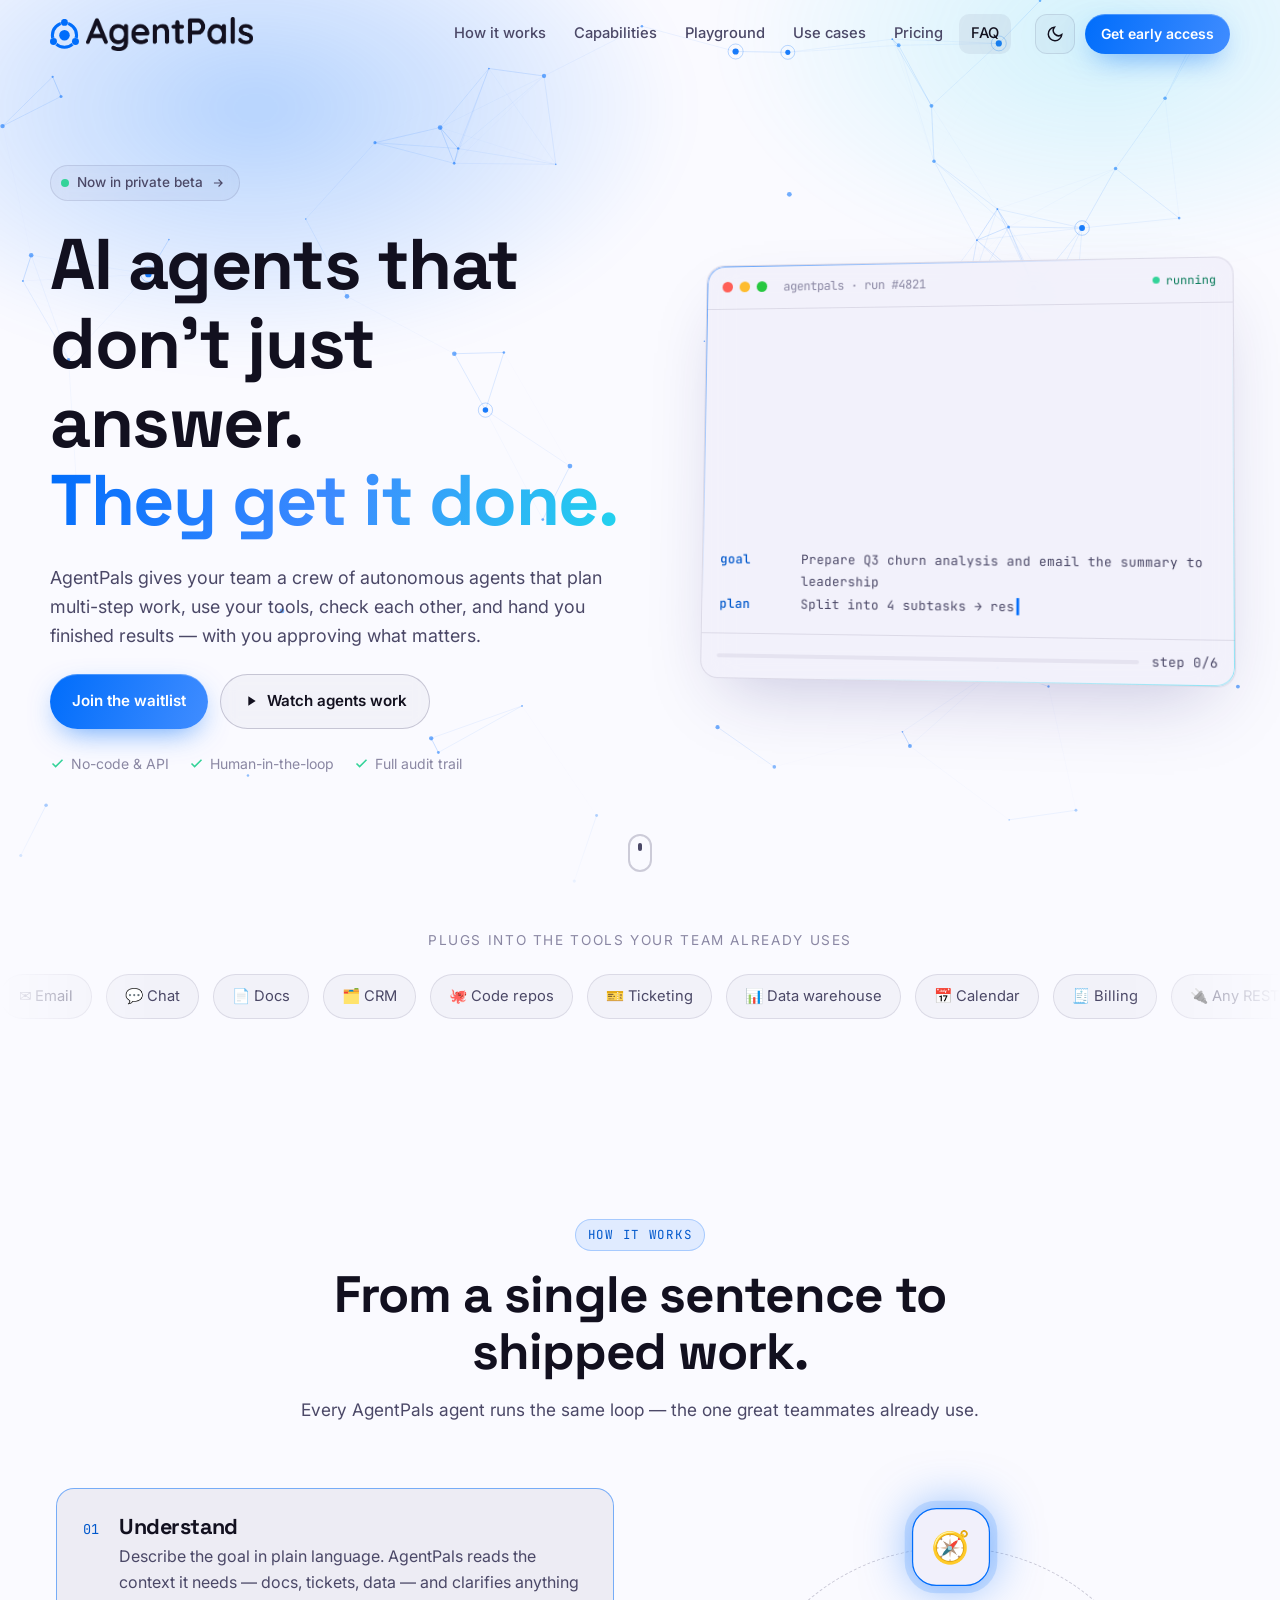
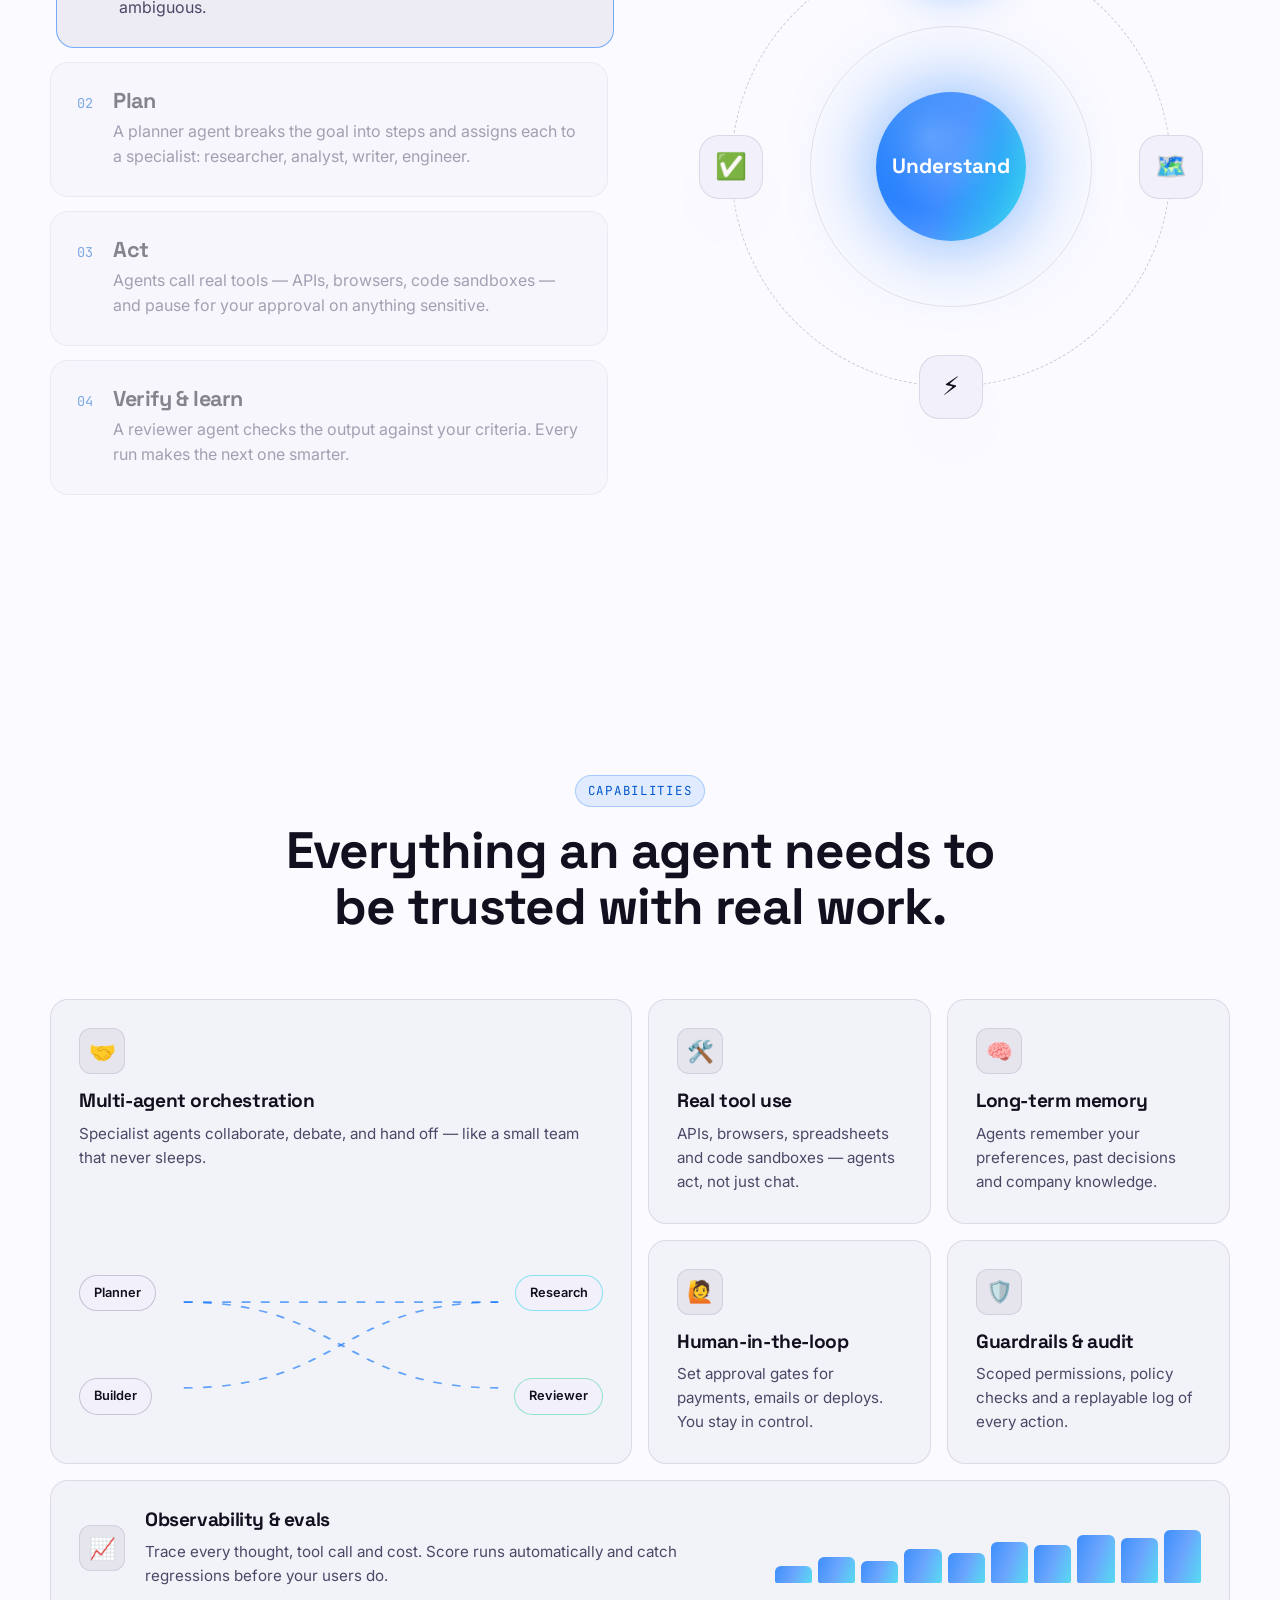
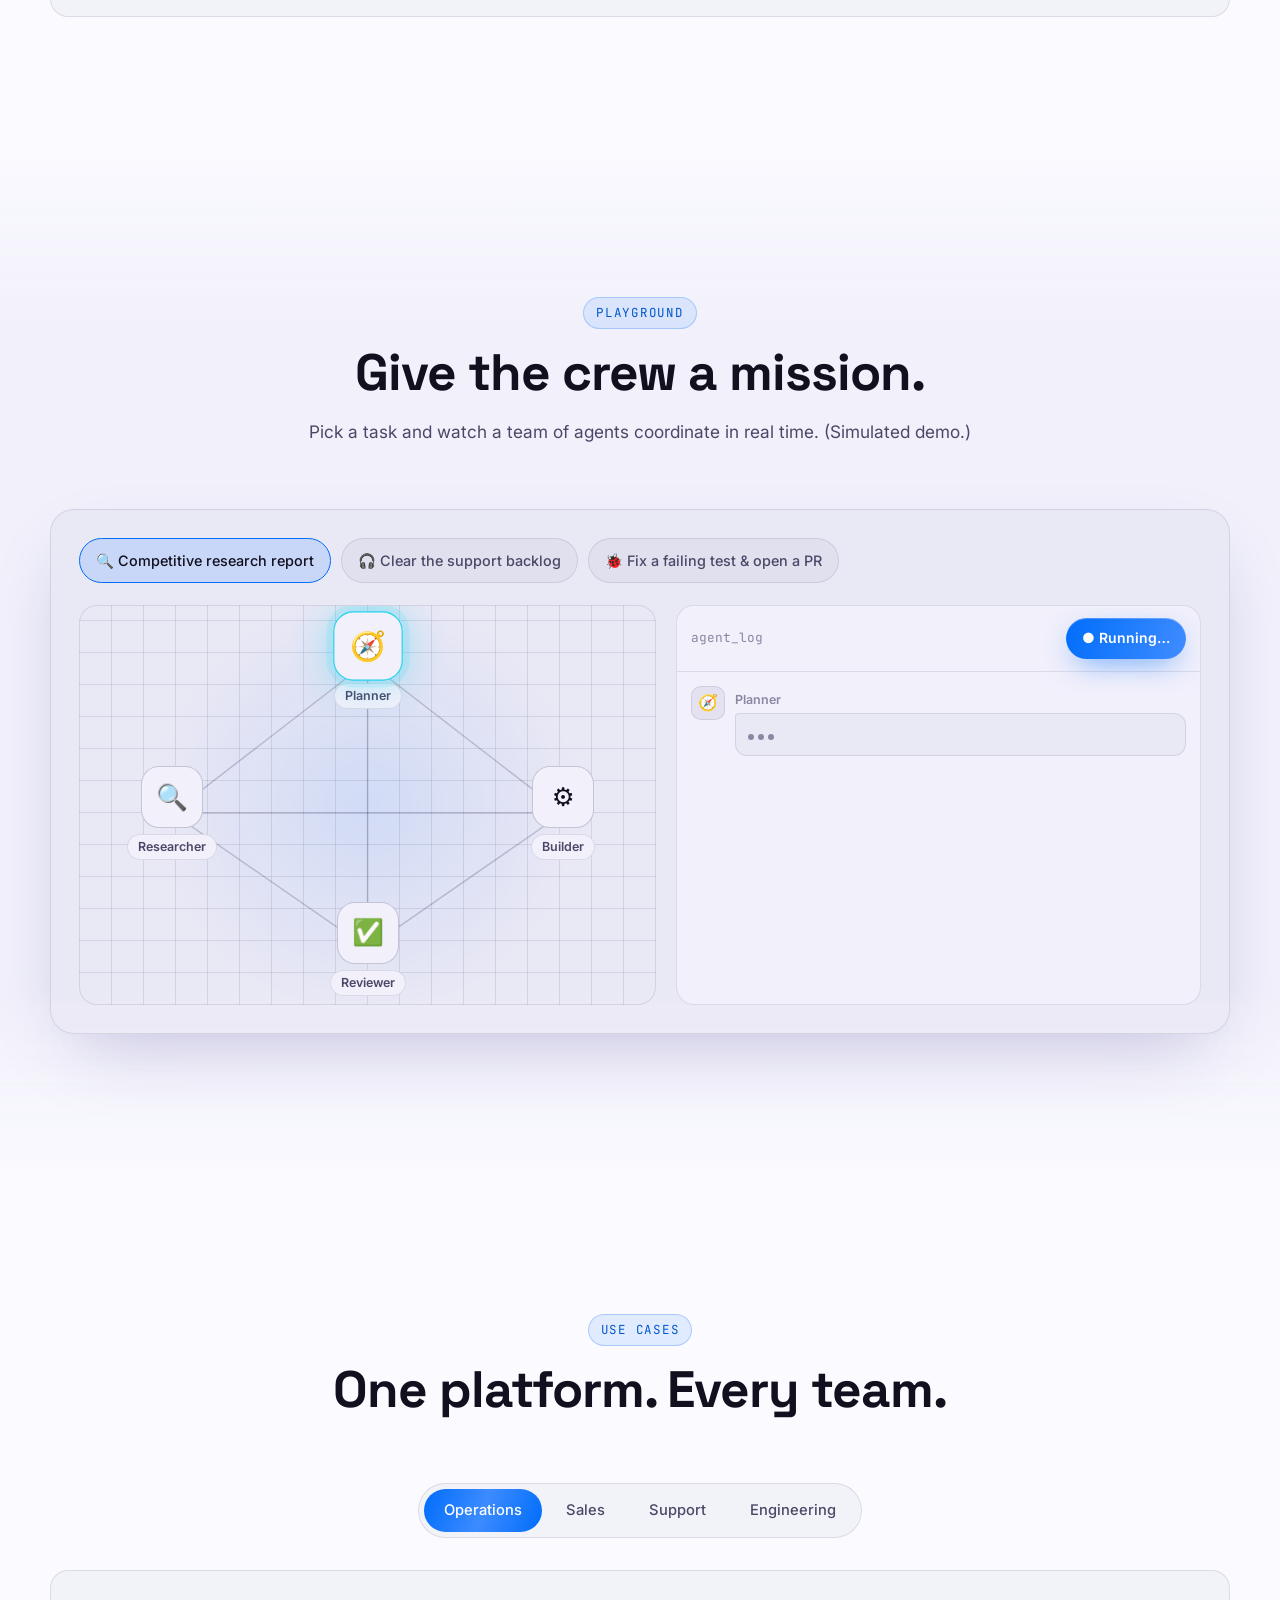
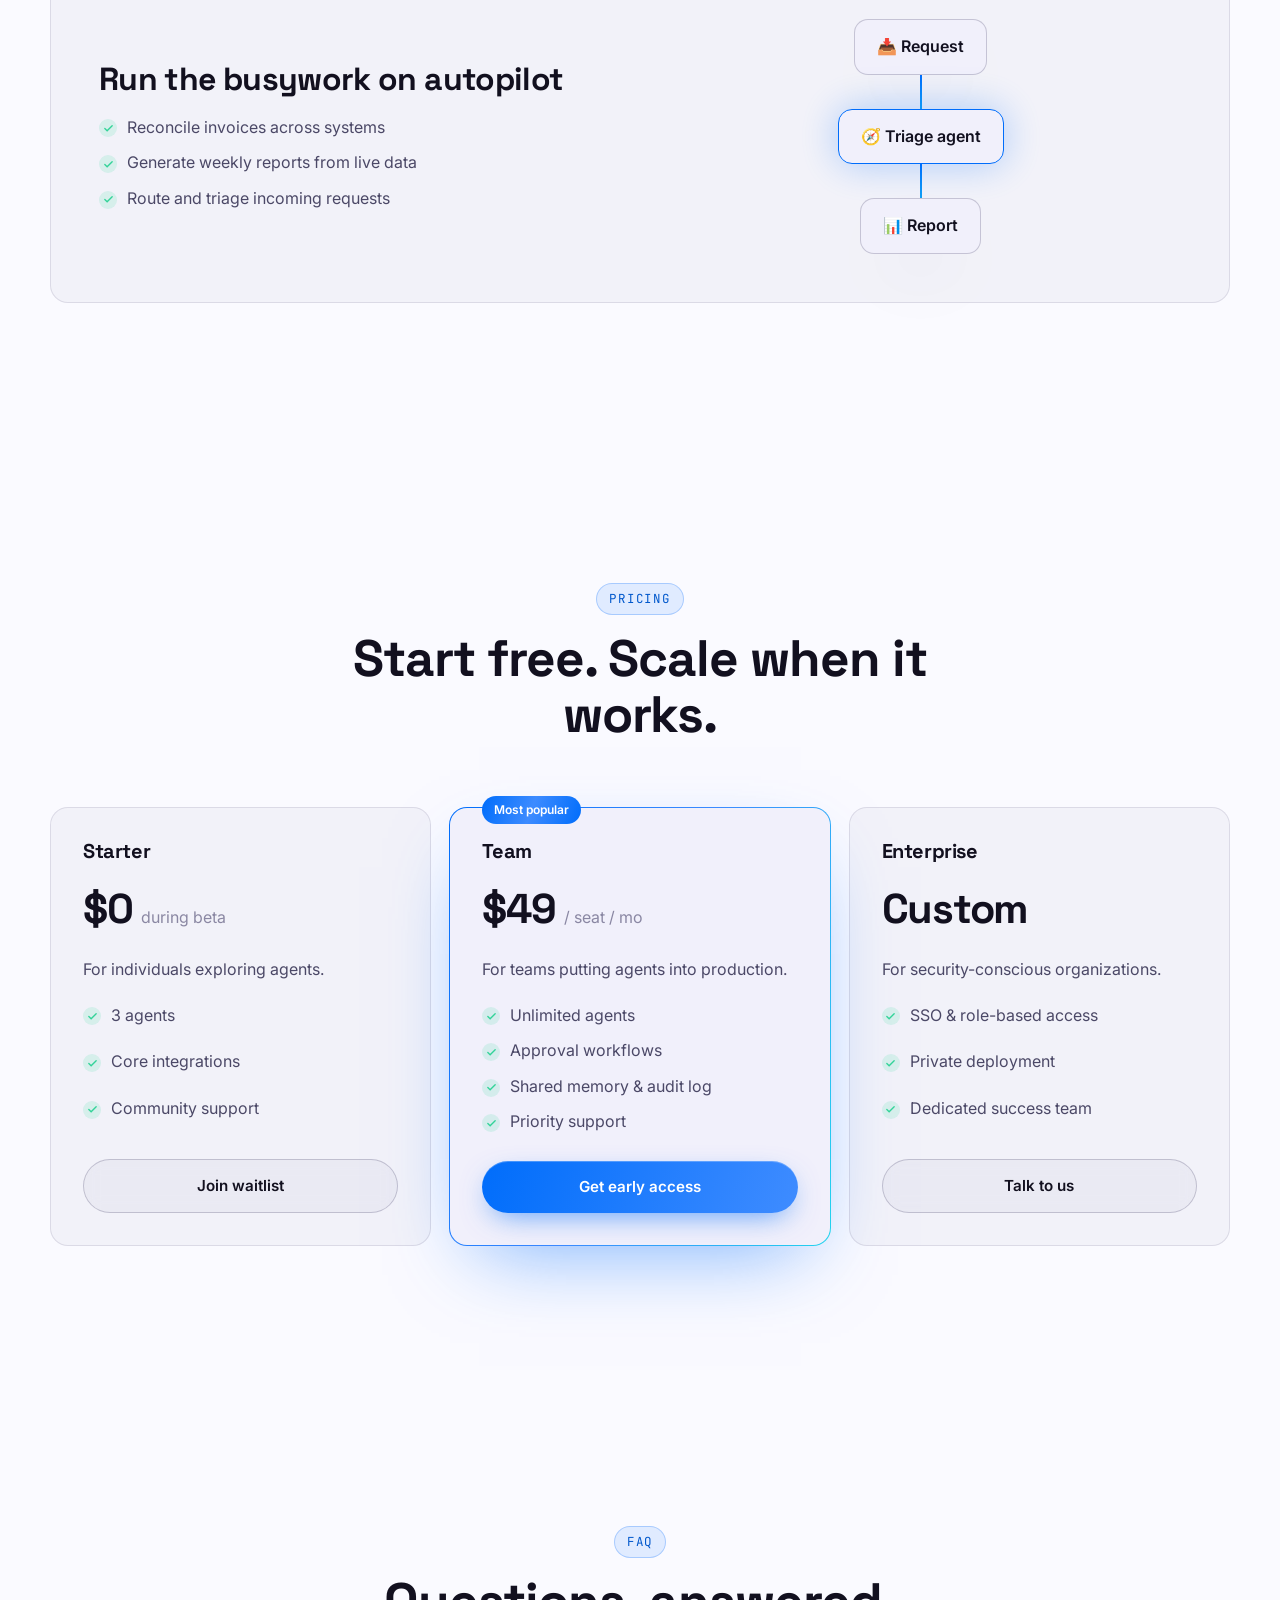
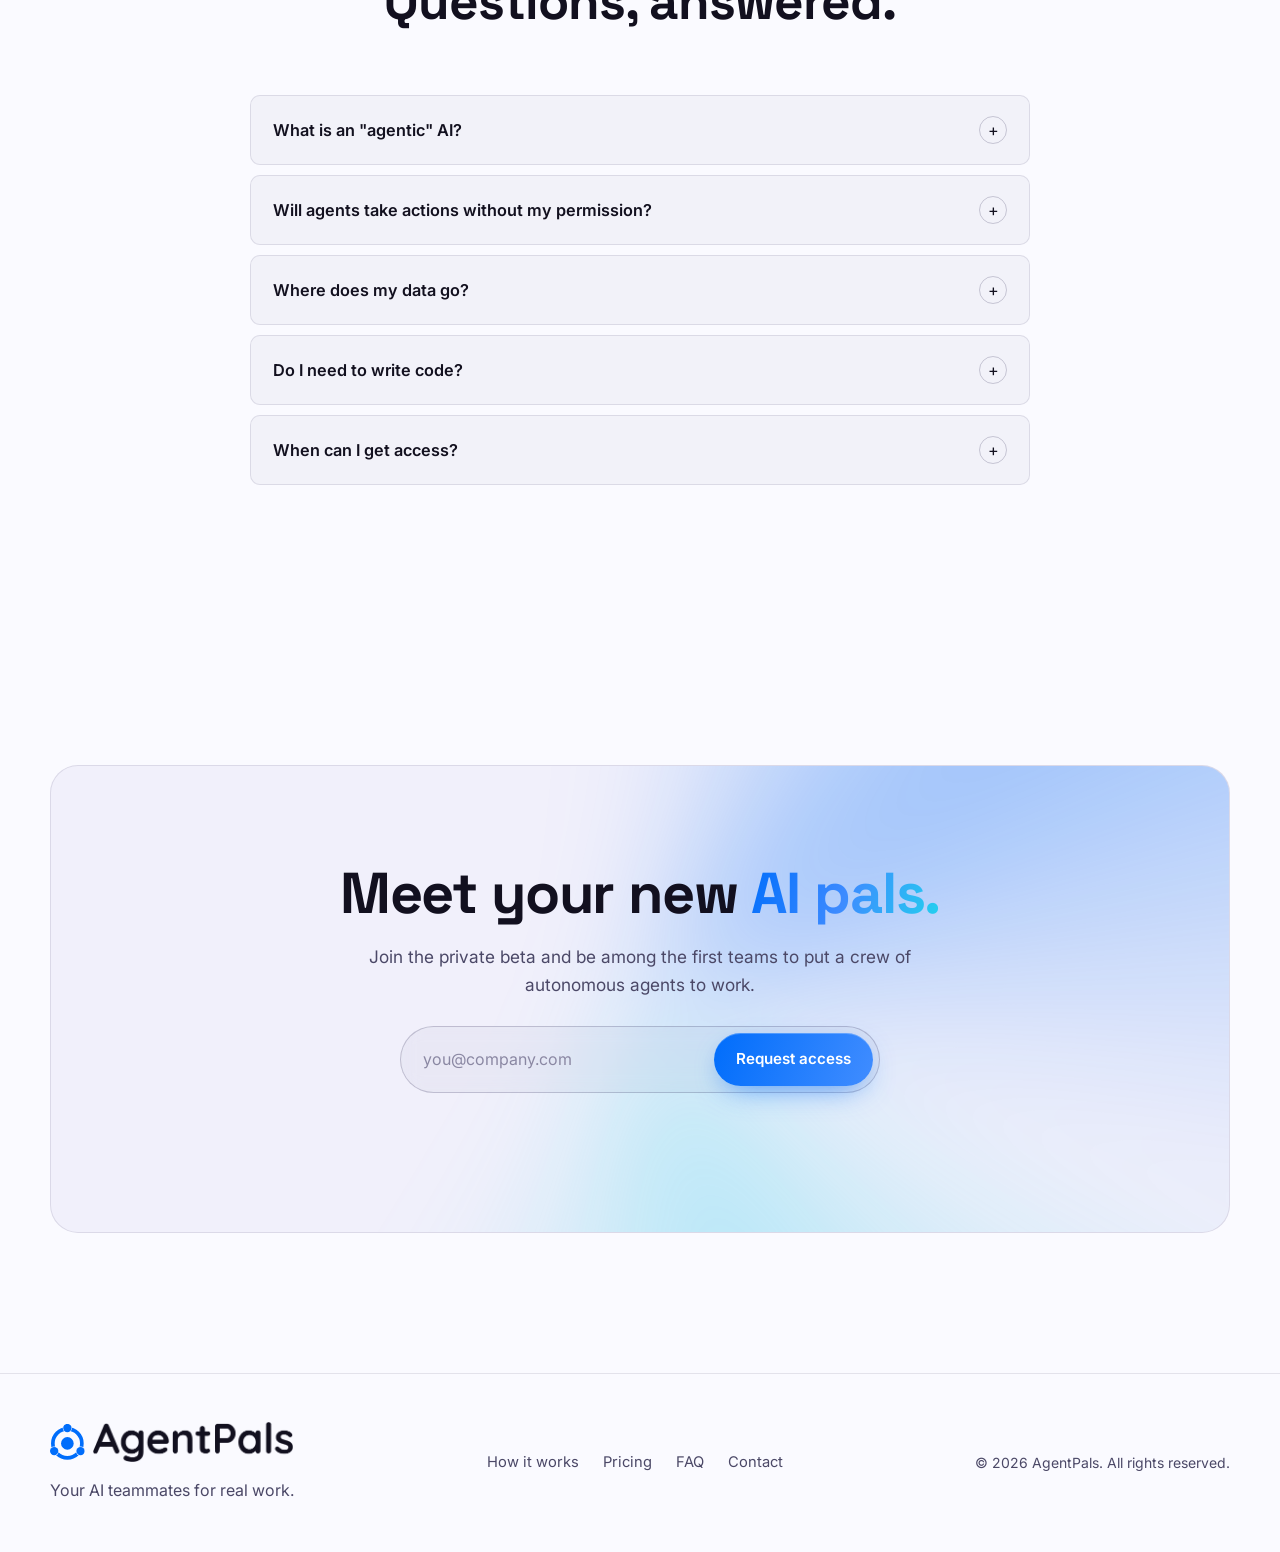
==== index.html @ 1d1346fb "Initial AgentPals website Static landing page (HTML/CSS/JS) ready for GitHub Pages.  Co-Authored-By:" ====
<!doctype html>
<html lang="en" data-theme="dark">
<head>
  <meta charset="utf-8" />
  <meta name="viewport" content="width=device-width, initial-scale=1" />
  <title>AgentPals — Autonomous AI agents for real work</title>
  <meta name="description" content="AgentPals deploys teams of autonomous AI agents that plan, use your tools, and deliver finished work — with humans in the loop where it matters." />
  <meta name="theme-color" content="#07070c" />

  <!-- Open Graph / social -->
  <meta property="og:type" content="website" />
  <meta property="og:title" content="AgentPals — Autonomous AI agents for real work" />
  <meta property="og:description" content="Teams of AI agents that plan, act, and deliver — safely." />
  <meta property="og:image" content="assets/og-image.svg" />
  <meta name="twitter:card" content="summary_large_image" />

  <link rel="icon" href="assets/favicon.svg" type="image/svg+xml" />
  <link rel="preconnect" href="https://fonts.googleapis.com" />
  <link rel="preconnect" href="https://fonts.gstatic.com" crossorigin />
  <link href="https://fonts.googleapis.com/css2?family=Inter:wght@400;500;600&family=JetBrains+Mono:wght@400;500&family=Space+Grotesk:wght@500;600;700&display=swap" rel="stylesheet" />
  <link rel="stylesheet" href="css/style.css" />

  <!-- Apply saved theme before paint to avoid a flash -->
  <script>
    (function () {
      var t = null;
      try { t = localStorage.getItem('theme'); } catch (e) {}
      if (!t && window.matchMedia('(prefers-color-scheme: light)').matches) t = 'light';
      if (t) document.documentElement.dataset.theme = t;
    })();
  </script>
</head>
<body>
  <!-- AgentPals mark, defined once and reused with <use href="#ap-mark"> -->
  <svg width="0" height="0" style="position:absolute" aria-hidden="true" focusable="false">
    <defs>
      <mask id="ap-gap" maskUnits="userSpaceOnUse" x="-160" y="-170" width="320" height="320">
        <rect x="-160" y="-170" width="320" height="320" fill="#fff"/>
        <circle cx="0" cy="-121" r="36.5" fill="#000"/><circle cx="-104" cy="61" r="36.5" fill="#000"/><circle cx="104" cy="61" r="36.5" fill="#000"/>
      </mask>
    </defs>
    <symbol id="ap-mark" viewBox="-137 -153 274 284">
      <g fill="#006dfb">
        <circle r="114.5" fill="none" stroke="#006dfb" stroke-width="29" mask="url(#ap-gap)"/>
        <circle r="50"/>
        <circle cx="0" cy="-121" r="33"/><circle cx="-104" cy="61" r="33"/><circle cx="104" cy="61" r="33"/>
      </g>
    </symbol>
  </svg>

  <a class="skip-link" href="#main">Skip to content</a>

  <!-- ============ NAV ============ -->
  <header class="nav" id="nav">
    <div class="container nav__inner">
      <a href="#" class="brand" aria-label="AgentPals home">
        <svg class="brand__mark" aria-hidden="true"><use href="#ap-mark"/></svg>
        <span class="brand__word" aria-hidden="true"></span>
      </a>

      <nav class="nav__links" id="navLinks" aria-label="Primary">
        <a href="#how">How it works</a>
        <a href="#capabilities">Capabilities</a>
        <a href="#playground">Playground</a>
        <a href="#usecases">Use cases</a>
        <a href="#pricing">Pricing</a>
        <a href="#faq">FAQ</a>
      </nav>

      <div class="nav__actions">
        <button class="icon-btn" id="themeToggle" aria-label="Toggle color theme">
          <svg class="i-sun" viewBox="0 0 24 24" aria-hidden="true"><circle cx="12" cy="12" r="4"/><path d="M12 2v2M12 20v2M4.9 4.9l1.4 1.4M17.7 17.7l1.4 1.4M2 12h2M20 12h2M4.9 19.1l1.4-1.4M17.7 6.3l1.4-1.4"/></svg>
          <svg class="i-moon" viewBox="0 0 24 24" aria-hidden="true"><path d="M21 12.8A9 9 0 1 1 11.2 3a7 7 0 0 0 9.8 9.8z"/></svg>
        </button>
        <a href="#waitlist" class="btn btn--primary btn--sm hide-sm">Get early access</a>
        <button class="icon-btn menu-btn" id="menuBtn" aria-label="Open menu" aria-expanded="false" aria-controls="navLinks">
          <span></span><span></span>
        </button>
      </div>
    </div>
  </header>

  <main id="main">
    <!-- ============ HERO ============ -->
    <section class="hero" id="top">
      <canvas class="hero__canvas" id="netCanvas" aria-hidden="true"></canvas>
      <div class="hero__glow" aria-hidden="true"></div>

      <div class="container hero__grid">
        <div class="hero__copy">
          <a href="#waitlist" class="pill reveal">
            <span class="pill__dot"></span> Now in private beta
            <svg viewBox="0 0 24 24" aria-hidden="true"><path d="M5 12h14M13 6l6 6-6 6"/></svg>
          </a>
          <h1 class="hero__title reveal">
            AI agents that don't just answer.<br />
            <span class="grad">They get it done.</span>
          </h1>
          <p class="hero__sub reveal">
            AgentPals gives your team a crew of autonomous agents that plan multi-step work, use your tools, check each other,
            and hand you finished results — with you approving what matters.
          </p>
          <div class="hero__ctas reveal">
            <a href="#waitlist" class="btn btn--primary magnetic">Join the waitlist</a>
            <a href="#playground" class="btn btn--ghost">
              <svg viewBox="0 0 24 24" aria-hidden="true"><path d="M8 5v14l11-7z"/></svg>
              Watch agents work
            </a>
          </div>
          <ul class="hero__meta reveal">
            <li><svg viewBox="0 0 24 24"><path d="M20 6 9 17l-5-5"/></svg>No-code & API</li>
            <li><svg viewBox="0 0 24 24"><path d="M20 6 9 17l-5-5"/></svg>Human-in-the-loop</li>
            <li><svg viewBox="0 0 24 24"><path d="M20 6 9 17l-5-5"/></svg>Full audit trail</li>
          </ul>
        </div>

        <!-- Live agent console -->
        <div class="console reveal" aria-label="Example agent run">
          <div class="console__bar">
            <span class="dot r"></span><span class="dot y"></span><span class="dot g"></span>
            <span class="console__title">agentpals · run #4821</span>
            <span class="console__status"><span class="live"></span>running</span>
          </div>
          <div class="console__body" id="consoleBody" aria-live="off"></div>
          <div class="console__foot">
            <div class="progress"><span id="consoleProgress"></span></div>
            <span class="muted mono" id="consoleStep">step 0/6</span>
          </div>
        </div>
      </div>

      <a href="#stack" class="scroll-cue" aria-label="Scroll down"><span></span></a>
    </section>

    <!-- ============ STACK MARQUEE ============ -->
    <section class="stack" id="stack" aria-label="Integrations">
      <p class="stack__label">Plugs into the tools your team already uses</p>
      <div class="marquee">
        <div class="marquee__track">
          <span>✉️ Email</span><span>💬 Chat</span><span>📄 Docs</span><span>🗂️ CRM</span><span>🐙 Code repos</span>
          <span>🎫 Ticketing</span><span>📊 Data warehouse</span><span>📅 Calendar</span><span>🧾 Billing</span><span>🔌 Any REST API</span>
          <span aria-hidden="true">✉️ Email</span><span aria-hidden="true">💬 Chat</span><span aria-hidden="true">📄 Docs</span><span aria-hidden="true">🗂️ CRM</span><span aria-hidden="true">🐙 Code repos</span>
          <span aria-hidden="true">🎫 Ticketing</span><span aria-hidden="true">📊 Data warehouse</span><span aria-hidden="true">📅 Calendar</span><span aria-hidden="true">🧾 Billing</span><span aria-hidden="true">🔌 Any REST API</span>
        </div>
      </div>
    </section>

    <!-- ============ HOW IT WORKS ============ -->
    <section class="section" id="how">
      <div class="container">
        <header class="section__head reveal">
          <span class="eyebrow">How it works</span>
          <h2>From a single sentence to shipped work.</h2>
          <p>Every AgentPals agent runs the same loop — the one great teammates already use.</p>
        </header>

        <div class="loop">
          <ol class="loop__steps" id="loopSteps">
            <li class="loop__step is-active" data-step="0">
              <span class="loop__num">01</span>
              <div><h3>Understand</h3><p>Describe the goal in plain language. AgentPals reads the context it needs — docs, tickets, data — and clarifies anything ambiguous.</p></div>
            </li>
            <li class="loop__step" data-step="1">
              <span class="loop__num">02</span>
              <div><h3>Plan</h3><p>A planner agent breaks the goal into steps and assigns each to a specialist: researcher, analyst, writer, engineer.</p></div>
            </li>
            <li class="loop__step" data-step="2">
              <span class="loop__num">03</span>
              <div><h3>Act</h3><p>Agents call real tools — APIs, browsers, code sandboxes — and pause for your approval on anything sensitive.</p></div>
            </li>
            <li class="loop__step" data-step="3">
              <span class="loop__num">04</span>
              <div><h3>Verify &amp; learn</h3><p>A reviewer agent checks the output against your criteria. Every run makes the next one smarter.</p></div>
            </li>
          </ol>

          <div class="loop__visual" aria-hidden="true">
            <div class="orbit">
              <div class="orbit__ring r1"></div>
              <div class="orbit__ring r2"></div>
              <div class="orbit__core"><span id="loopCoreLabel">Understand</span></div>
              <div class="orbit__node n0 is-on">🧭</div>
              <div class="orbit__node n1">🗺️</div>
              <div class="orbit__node n2">⚡</div>
              <div class="orbit__node n3">✅</div>
            </div>
          </div>
        </div>
      </div>
    </section>

    <!-- ============ CAPABILITIES (BENTO) ============ -->
    <section class="section" id="capabilities">
      <div class="container">
        <header class="section__head reveal">
          <span class="eyebrow">Capabilities</span>
          <h2>Everything an agent needs to be trusted with real work.</h2>
        </header>

        <div class="bento">
          <article class="card card--xl reveal spotlight">
            <div class="card__icon">🤝</div>
            <h3>Multi-agent orchestration</h3>
            <p>Specialist agents collaborate, debate, and hand off — like a small team that never sleeps.</p>
            <div class="mini-graph" aria-hidden="true">
              <span class="mg-node a">Planner</span>
              <span class="mg-node b">Research</span>
              <span class="mg-node c">Builder</span>
              <span class="mg-node d">Reviewer</span>
              <svg viewBox="0 0 300 140" preserveAspectRatio="none"><path class="mg-line" d="M60 30 C150 30 150 110 240 110"/><path class="mg-line" d="M60 30 C150 30 150 30 240 30"/><path class="mg-line" d="M60 110 C150 110 150 30 240 30"/></svg>
            </div>
          </article>
          <article class="card reveal spotlight">
            <div class="card__icon">🛠️</div>
            <h3>Real tool use</h3>
            <p>APIs, browsers, spreadsheets and code sandboxes — agents act, not just chat.</p>
          </article>
          <article class="card reveal spotlight">
            <div class="card__icon">🧠</div>
            <h3>Long-term memory</h3>
            <p>Agents remember your preferences, past decisions and company knowledge.</p>
          </article>
          <article class="card reveal spotlight">
            <div class="card__icon">🙋</div>
            <h3>Human-in-the-loop</h3>
            <p>Set approval gates for payments, emails or deploys. You stay in control.</p>
          </article>
          <article class="card reveal spotlight">
            <div class="card__icon">🛡️</div>
            <h3>Guardrails &amp; audit</h3>
            <p>Scoped permissions, policy checks and a replayable log of every action.</p>
          </article>
          <article class="card card--wide reveal spotlight">
            <div class="card__icon">📈</div>
            <h3>Observability &amp; evals</h3>
            <p>Trace every thought, tool call and cost. Score runs automatically and catch regressions before your users do.</p>
            <div class="spark" aria-hidden="true">
              <i style="--h:30%"></i><i style="--h:45%"></i><i style="--h:38%"></i><i style="--h:60%"></i><i style="--h:52%"></i><i style="--h:72%"></i><i style="--h:66%"></i><i style="--h:84%"></i><i style="--h:78%"></i><i style="--h:92%"></i>
            </div>
          </article>
        </div>
      </div>
    </section>

    <!-- ============ PLAYGROUND ============ -->
    <section class="section section--tint" id="playground">
      <div class="container">
        <header class="section__head reveal">
          <span class="eyebrow">Playground</span>
          <h2>Give the crew a mission.</h2>
          <p>Pick a task and watch a team of agents coordinate in real time. <span class="muted">(Simulated demo.)</span></p>
        </header>

        <div class="pg reveal">
          <div class="pg__missions" role="radiogroup" aria-label="Choose a mission">
            <button class="chip is-active" role="radio" aria-checked="true" data-mission="research">🔍 Competitive research report</button>
            <button class="chip" role="radio" aria-checked="false" data-mission="support">🎧 Clear the support backlog</button>
            <button class="chip" role="radio" aria-checked="false" data-mission="code">🐞 Fix a failing test &amp; open a PR</button>
          </div>

          <div class="pg__stage">
            <div class="pg__graph" id="pgGraph">
              <svg class="pg__wires" id="pgWires" aria-hidden="true"></svg>
              <div class="agent" data-agent="planner"  style="--x:50%;--y:14%"><span class="agent__av">🧭</span><span class="agent__name">Planner</span></div>
              <div class="agent" data-agent="research" style="--x:16%;--y:52%"><span class="agent__av">🔍</span><span class="agent__name">Researcher</span></div>
              <div class="agent" data-agent="builder"  style="--x:84%;--y:52%"><span class="agent__av">⚙️</span><span class="agent__name">Builder</span></div>
              <div class="agent" data-agent="review"   style="--x:50%;--y:86%"><span class="agent__av">✅</span><span class="agent__name">Reviewer</span></div>
            </div>

            <div class="pg__log">
              <div class="pg__logHead">
                <span class="mono">agent_log</span>
                <button class="btn btn--primary btn--sm" id="pgRun">▶ Deploy agents</button>
              </div>
              <ul class="pg__msgs" id="pgMsgs" aria-live="polite">
                <li class="pg__empty">Choose a mission and press <b>Deploy agents</b>.</li>
              </ul>
            </div>
          </div>
        </div>
      </div>
    </section>

    <!-- ============ USE CASES ============ -->
    <section class="section" id="usecases">
      <div class="container">
        <header class="section__head reveal">
          <span class="eyebrow">Use cases</span>
          <h2>One platform. Every team.</h2>
        </header>

        <div class="tabs reveal">
          <div class="tabs__list" role="tablist" aria-label="Use cases">
            <button role="tab" id="tab-ops" aria-controls="panel-ops" aria-selected="true">Operations</button>
            <button role="tab" id="tab-sales" aria-controls="panel-sales" aria-selected="false" tabindex="-1">Sales</button>
            <button role="tab" id="tab-support" aria-controls="panel-support" aria-selected="false" tabindex="-1">Support</button>
            <button role="tab" id="tab-eng" aria-controls="panel-eng" aria-selected="false" tabindex="-1">Engineering</button>
            <span class="tabs__ink" aria-hidden="true"></span>
          </div>

          <div class="tabs__panel" role="tabpanel" id="panel-ops" aria-labelledby="tab-ops">
            <div><h3>Run the busywork on autopilot</h3>
              <ul class="ticks"><li>Reconcile invoices across systems</li><li>Generate weekly reports from live data</li><li>Route and triage incoming requests</li></ul></div>
            <div class="flow"><span>📥 Request</span><i></i><span>🧭 Triage agent</span><i></i><span>📊 Report</span></div>
          </div>
          <div class="tabs__panel" role="tabpanel" id="panel-sales" aria-labelledby="tab-sales" hidden>
            <div><h3>A research team for every rep</h3>
              <ul class="ticks"><li>Account research before every call</li><li>Personalized follow-ups, drafted for approval</li><li>CRM kept clean and up to date</li></ul></div>
            <div class="flow"><span>🏢 Lead</span><i></i><span>🔍 Research agent</span><i></i><span>✉️ Draft</span></div>
          </div>
          <div class="tabs__panel" role="tabpanel" id="panel-support" aria-labelledby="tab-support" hidden>
            <div><h3>Resolve, don't just respond</h3>
              <ul class="ticks"><li>Diagnose issues using account data</li><li>Take actions like refunds — with approval gates</li><li>Escalate to humans with full context</li></ul></div>
            <div class="flow"><span>🎫 Ticket</span><i></i><span>🎧 Support agent</span><i></i><span>✅ Resolved</span></div>
          </div>
          <div class="tabs__panel" role="tabpanel" id="panel-eng" aria-labelledby="tab-eng" hidden>
            <div><h3>Ship more, toil less</h3>
              <ul class="ticks"><li>Fix flaky tests and open PRs</li><li>Upgrade dependencies safely</li><li>Investigate incidents from logs</li></ul></div>
            <div class="flow"><span>🐞 Bug</span><i></i><span>⚙️ Coding agent</span><i></i><span>🔀 PR</span></div>
          </div>
        </div>
      </div>
    </section>

    <!-- ============ PRICING ============ -->
    <section class="section" id="pricing">
      <div class="container">
        <header class="section__head reveal">
          <span class="eyebrow">Pricing</span>
          <h2>Start free. Scale when it works.</h2>
        </header>

        <div class="pricing">
          <article class="plan reveal">
            <h3>Starter</h3>
            <p class="plan__price"><span>$0</span> during beta</p>
            <p class="muted">For individuals exploring agents.</p>
            <ul class="ticks"><li>3 agents</li><li>Core integrations</li><li>Community support</li></ul>
            <a href="#waitlist" class="btn btn--ghost btn--block">Join waitlist</a>
          </article>
          <article class="plan plan--featured reveal">
            <span class="plan__badge">Most popular</span>
            <h3>Team</h3>
            <p class="plan__price"><span>$49</span> / seat / mo</p>
            <p class="muted">For teams putting agents into production.</p>
            <ul class="ticks"><li>Unlimited agents</li><li>Approval workflows</li><li>Shared memory &amp; audit log</li><li>Priority support</li></ul>
            <a href="#waitlist" class="btn btn--primary btn--block">Get early access</a>
          </article>
          <article class="plan reveal">
            <h3>Enterprise</h3>
            <p class="plan__price"><span>Custom</span></p>
            <p class="muted">For security-conscious organizations.</p>
            <ul class="ticks"><li>SSO &amp; role-based access</li><li>Private deployment</li><li>Dedicated success team</li></ul>
            <a href="#waitlist" class="btn btn--ghost btn--block">Talk to us</a>
          </article>
        </div>
      </div>
    </section>

    <!-- ============ FAQ ============ -->
    <section class="section" id="faq">
      <div class="container container--narrow">
        <header class="section__head reveal">
          <span class="eyebrow">FAQ</span>
          <h2>Questions, answered.</h2>
        </header>
        <div class="faq reveal">
          <details><summary>What is an "agentic" AI?</summary><p>Instead of answering one prompt, an agent pursues a goal: it plans steps, uses tools, checks its own work and keeps going until the task is done — or until it needs you.</p></details>
          <details><summary>Will agents take actions without my permission?</summary><p>Only the ones you allow. You decide which actions run automatically and which require a human approval, per agent and per tool.</p></details>
          <details><summary>Where does my data go?</summary><p>Your data is used only to complete your tasks. Enterprise plans support private deployment so data never leaves your environment.</p></details>
          <details><summary>Do I need to write code?</summary><p>No. Describe the work in plain language. Developers can also use our API and SDK for deeper customization.</p></details>
          <details><summary>When can I get access?</summary><p>We're onboarding beta teams in waves. Join the waitlist and we'll reach out personally.</p></details>
        </div>
      </div>
    </section>

    <!-- ============ CTA / WAITLIST ============ -->
    <section class="section" id="waitlist">
      <div class="container">
        <div class="cta reveal">
          <div class="cta__glow" aria-hidden="true"></div>
          <h2>Meet your new <span class="grad">AI pals.</span></h2>
          <p>Join the private beta and be among the first teams to put a crew of autonomous agents to work.</p>
          <form class="cta__form" id="waitlistForm" novalidate>
            <label class="sr-only" for="email">Work email</label>
            <input id="email" name="email" type="email" placeholder="you@company.com" autocomplete="email" required />
            <button class="btn btn--primary" type="submit">Request access</button>
          </form>
          <p class="cta__note" id="formNote" role="status"></p>
        </div>
      </div>
    </section>
  </main>

  <!-- ============ FOOTER ============ -->
  <footer class="footer">
    <div class="container footer__inner">
      <div>
        <a href="#" class="brand brand--lg" aria-label="AgentPals home">
          <svg class="brand__mark" aria-hidden="true"><use href="#ap-mark"/></svg>
          <span class="brand__word" aria-hidden="true"></span>
        </a>
        <p class="muted" style="margin-top:10px">Your AI teammates for real work.</p>
      </div>
      <nav class="footer__links" aria-label="Footer">
        <a href="#how">How it works</a><a href="#pricing">Pricing</a><a href="#faq">FAQ</a><a href="mailto:hello@example.com">Contact</a>
      </nav>
      <p class="muted small">© <span id="year"></span> AgentPals. All rights reserved.</p>
    </div>
  </footer>

  <script src="js/main.js" defer></script>
</body>
</html>
---- css/style.css ----
/* =========================================================
   AgentPals — Agentic AI landing page
   Design tokens → base → components → sections → utilities
   ========================================================= */

:root {
  /* AgentPals brand */
  --brand: #006dfb;
  --brand-2: #3d8bff;
  --cyan: #22d3ee;
  --grad: linear-gradient(110deg, var(--brand) 0%, var(--brand-2) 50%, var(--cyan) 100%);
  --grad-btn: linear-gradient(110deg, var(--brand) 0%, var(--brand-2) 50%, var(--brand) 100%);

  --radius: 18px;
  --radius-sm: 10px;
  --ease: cubic-bezier(.2, .8, .2, 1);
  --container: 1180px;

  --font-display: "Space Grotesk", system-ui, sans-serif;
  --font-body: "Inter", system-ui, sans-serif;
  --font-mono: "JetBrains Mono", ui-monospace, monospace;
}

/* Dark (default) */
:root,
[data-theme="dark"] {
  --bg: #07070c;
  --bg-2: #0d0d16;
  --surface: rgba(255, 255, 255, .035);
  --surface-2: rgba(255, 255, 255, .06);
  --border: rgba(255, 255, 255, .09);
  --border-strong: rgba(255, 255, 255, .18);
  --text: #ecebf5;
  --text-2: #a3a1b8;
  --text-3: #6f6d85;
  --shadow: 0 30px 80px -20px rgba(0, 0, 0, .7);
  --net-rgb: 96, 165, 250;
  --brand-text: #5aa2ff;
  color-scheme: dark;
}

[data-theme="light"] {
  --bg: #fafaff;
  --bg-2: #f1f0fb;
  --surface: rgba(20, 16, 60, .03);
  --surface-2: rgba(20, 16, 60, .055);
  --border: rgba(20, 16, 60, .1);
  --border-strong: rgba(20, 16, 60, .2);
  --text: #12101f;
  --text-2: #4b4867;
  --text-3: #8a87a3;
  --shadow: 0 30px 70px -25px rgba(40, 30, 120, .25);
  --net-rgb: 0, 109, 251;
  --brand-text: #0058cc;
  color-scheme: light;
}

/* ---------- Base ---------- */
*, *::before, *::after { box-sizing: border-box; }
html { scroll-behavior: smooth; -webkit-text-size-adjust: 100%; }
body {
  margin: 0;
  font-family: var(--font-body);
  font-size: 16px;
  line-height: 1.6;
  color: var(--text);
  background: var(--bg);
  -webkit-font-smoothing: antialiased;
  overflow-x: hidden;
  transition: background .4s var(--ease), color .4s var(--ease);
}
img, svg { display: block; max-width: 100%; }
a { color: inherit; text-decoration: none; }
button { font: inherit; color: inherit; cursor: pointer; background: none; border: 0; }
h1, h2, h3 { font-family: var(--font-display); line-height: 1.1; letter-spacing: -.02em; margin: 0; }
p { margin: 0; }
::selection { background: rgba(0, 109, 251, .35); }
:focus-visible { outline: 2px solid var(--cyan); outline-offset: 3px; border-radius: 6px; }

.container { width: min(var(--container), 100% - 32px); margin-inline: auto; }
.container--narrow { --container: 780px; }
.muted { color: var(--text-2); }
.small { font-size: .875rem; }
.mono { font-family: var(--font-mono); font-size: .8rem; }
.grad { background: var(--grad); -webkit-background-clip: text; background-clip: text; color: transparent; }
.sr-only { position: absolute; width: 1px; height: 1px; overflow: hidden; clip: rect(0 0 0 0); white-space: nowrap; }
.skip-link { position: absolute; left: 16px; top: -60px; z-index: 100; padding: 10px 16px; background: var(--brand); color: #fff; border-radius: 8px; }
.skip-link:focus { top: 16px; }

/* ---------- Buttons ---------- */
.btn {
  --pad: 14px 22px;
  display: inline-flex; align-items: center; justify-content: center; gap: 8px;
  padding: var(--pad);
  border-radius: 999px;
  font-weight: 600; font-size: .95rem;
  transition: transform .25s var(--ease), box-shadow .25s var(--ease), background .25s, border-color .25s;
  white-space: nowrap;
}
.btn svg { width: 16px; height: 16px; fill: currentColor; }
.btn--sm { --pad: 9px 16px; font-size: .875rem; }
.btn--block { width: 100%; }
.btn--primary {
  color: #fff;
  background: var(--grad-btn);
  background-size: 200% 100%;
  box-shadow: 0 10px 30px -10px rgba(0, 109, 251, .7), inset 0 1px 0 rgba(255, 255, 255, .25);
}
.btn--primary:hover { background-position: 100% 0; box-shadow: 0 14px 40px -10px rgba(34, 211, 238, .6), inset 0 1px 0 rgba(255,255,255,.25); }
.btn--ghost { border: 1px solid var(--border-strong); background: var(--surface); backdrop-filter: blur(8px); }
.btn--ghost:hover { border-color: var(--brand); background: var(--surface-2); }
.btn:active { transform: scale(.97); }

.icon-btn {
  width: 40px; height: 40px; display: grid; place-items: center;
  border-radius: 12px; border: 1px solid var(--border); background: var(--surface);
  transition: border-color .2s, background .2s;
}
.icon-btn:hover { border-color: var(--border-strong); background: var(--surface-2); }
.icon-btn svg { width: 18px; height: 18px; fill: none; stroke: currentColor; stroke-width: 2; stroke-linecap: round; }
[data-theme="dark"] .i-moon, [data-theme="light"] .i-sun { display: none; }

/* ---------- Nav ---------- */
.nav {
  position: fixed; inset: 0 0 auto; z-index: 50;
  padding: 14px 0;
  transition: padding .3s var(--ease), background .3s, border-color .3s, backdrop-filter .3s;
  border-bottom: 1px solid transparent;
}
.nav.is-scrolled {
  padding: 8px 0;
  background: color-mix(in srgb, var(--bg) 72%, transparent);
  backdrop-filter: blur(16px) saturate(160%);
  -webkit-backdrop-filter: blur(16px) saturate(160%);
  border-color: var(--border);
}
.nav__inner { display: flex; align-items: center; gap: 24px; }
/* Logo: SVG mark (always brand blue) + the original wordmark used as a mask,
   so the letters take the current text color in both light and dark themes. */
.brand { --logo-h: 30px; display: inline-flex; align-items: center; gap: calc(var(--logo-h) * .24); color: var(--text); }
.brand__mark { height: var(--logo-h); width: auto; aspect-ratio: 274 / 284; flex: none; transition: transform .6s var(--ease); }
.brand:hover .brand__mark { transform: rotate(120deg); }
.brand__word {
  display: block; height: calc(var(--logo-h) * 1.115); aspect-ratio: 3280 / 658;
  background: currentColor;
  -webkit-mask: url("../assets/wordmark.png") center / contain no-repeat;
  mask: url("../assets/wordmark.png") center / contain no-repeat;
}
.brand--lg { --logo-h: 36px; }
.nav__links { display: flex; gap: 4px; margin-left: auto; }
.nav__links a { padding: 8px 12px; border-radius: 10px; color: var(--text-2); font-size: .92rem; font-weight: 500; transition: color .2s, background .2s; }
.nav__links a:hover, .nav__links a.is-current { color: var(--text); background: var(--surface-2); }
.nav__actions { display: flex; align-items: center; gap: 10px; }
.menu-btn { display: none; flex-direction: column; gap: 5px; }
.menu-btn span { display: block; width: 16px; height: 2px; background: currentColor; border-radius: 2px; transition: transform .3s var(--ease); }
.menu-btn[aria-expanded="true"] span:first-child { transform: translateY(3.5px) rotate(45deg); }
.menu-btn[aria-expanded="true"] span:last-child { transform: translateY(-3.5px) rotate(-45deg); }

/* ---------- Pill ---------- */
.pill {
  display: inline-flex; align-items: center; gap: 8px;
  padding: 6px 14px 6px 10px;
  font-size: .85rem; font-weight: 500; color: var(--text-2);
  border: 1px solid var(--border); border-radius: 999px; background: var(--surface);
  backdrop-filter: blur(8px);
  transition: border-color .2s, color .2s;
}
.pill:hover { border-color: var(--brand); color: var(--text); }
.pill svg { width: 14px; height: 14px; fill: none; stroke: currentColor; stroke-width: 2; }
.pill__dot { width: 8px; height: 8px; border-radius: 50%; background: #34d399; box-shadow: 0 0 0 0 rgba(52, 211, 153, .6); animation: ping 2s infinite; }
@keyframes ping { 70% { box-shadow: 0 0 0 8px rgba(52, 211, 153, 0); } 100% { box-shadow: 0 0 0 0 rgba(52, 211, 153, 0); } }

/* ---------- Hero ---------- */
.hero { position: relative; min-height: 100svh; display: flex; align-items: center; padding: 120px 0 80px; overflow: hidden; isolation: isolate; }
.hero__canvas { position: absolute; inset: 0; width: 100%; height: 100%; z-index: -2; }
.hero__glow {
  position: absolute; z-index: -1; inset: -20% -10% auto; height: 80%;
  background:
    radial-gradient(40% 50% at 25% 40%, rgba(0, 109, 251, .28), transparent 70%),
    radial-gradient(35% 45% at 80% 30%, rgba(34, 211, 238, .18), transparent 70%);
  filter: blur(20px);
  animation: drift 18s ease-in-out infinite alternate;
}
@keyframes drift { to { transform: translate3d(3%, 4%, 0) scale(1.05); } }
.hero::after { /* fade into page */
  content: ""; position: absolute; inset: auto 0 0; height: 160px; z-index: -1;
  background: linear-gradient(to bottom, transparent, var(--bg));
}
.hero__grid { display: grid; grid-template-columns: 1.05fr .95fr; gap: 56px; align-items: center; }
.hero__copy { display: flex; flex-direction: column; align-items: flex-start; gap: 24px; }
.hero__title { font-size: clamp(2.5rem, 5.6vw, 4.6rem); font-weight: 700; }
.hero__sub { font-size: clamp(1.02rem, 1.4vw, 1.18rem); color: var(--text-2); max-width: 36rem; }
.hero__ctas { display: flex; flex-wrap: wrap; gap: 12px; }
.hero__meta { display: flex; flex-wrap: wrap; gap: 8px 20px; padding: 0; margin: 0; list-style: none; color: var(--text-3); font-size: .875rem; }
.hero__meta li { display: inline-flex; align-items: center; gap: 6px; }
.hero__meta svg { width: 15px; height: 15px; fill: none; stroke: #34d399; stroke-width: 2.5; }

.scroll-cue { position: absolute; bottom: 28px; left: 50%; translate: -50% 0; width: 24px; height: 38px; border: 2px solid var(--border-strong); border-radius: 14px; }
.scroll-cue span { position: absolute; left: 50%; top: 7px; width: 4px; height: 8px; translate: -50% 0; border-radius: 2px; background: var(--text-2); animation: cue 1.8s infinite; }
@keyframes cue { 0% { opacity: 0; transform: translateY(0); } 40% { opacity: 1; } 100% { opacity: 0; transform: translateY(12px); } }

/* ---------- Console ---------- */
.console {
  position: relative;
  border: 1px solid var(--border);
  border-radius: var(--radius);
  background: color-mix(in srgb, var(--bg-2) 82%, transparent);
  backdrop-filter: blur(18px);
  box-shadow: var(--shadow);
  overflow: hidden;
  transform: perspective(1200px) rotateY(-6deg) rotateX(3deg);
  transition: transform .6s var(--ease);
}
.console:hover { transform: perspective(1200px) rotateY(0) rotateX(0); }
.console::before { /* gradient border sheen */
  content: ""; position: absolute; inset: 0; border-radius: inherit; padding: 1px; pointer-events: none;
  background: linear-gradient(140deg, rgba(0, 109, 251,.6), transparent 40%, transparent 60%, rgba(34,211,238,.5));
  -webkit-mask: linear-gradient(#000 0 0) content-box, linear-gradient(#000 0 0);
  -webkit-mask-composite: xor; mask-composite: exclude;
}
.console__bar { display: flex; align-items: center; gap: 7px; padding: 12px 16px; border-bottom: 1px solid var(--border); }
.dot { width: 11px; height: 11px; border-radius: 50%; }
.dot.r { background: #ff5f57; } .dot.y { background: #febc2e; } .dot.g { background: #28c840; }
.console__title { margin-left: 10px; font-family: var(--font-mono); font-size: .78rem; color: var(--text-3); }
.console__status { margin-left: auto; display: inline-flex; align-items: center; gap: 6px; font-family: var(--font-mono); font-size: .72rem; color: #34d399; }
.live { width: 7px; height: 7px; border-radius: 50%; background: #34d399; animation: blink 1.2s infinite; }
@keyframes blink { 50% { opacity: .25; } }
.console__body { height: 330px; padding: 18px; overflow: hidden; font-family: var(--font-mono); font-size: .8rem; line-height: 1.75; display: flex; flex-direction: column; justify-content: flex-end; }
.console__line { display: flex; gap: 10px; opacity: 0; transform: translateY(6px); animation: lineIn .35s var(--ease) forwards; }
@keyframes lineIn { to { opacity: 1; transform: none; } }
.console__line .tag { flex: none; min-width: 74px; font-weight: 500; }
.tag--plan { color: #93c5fd; } .tag--tool { color: var(--cyan); } .tag--think { color: var(--text-3); }
.tag--ok { color: #34d399; } .tag--ask { color: #fbbf24; }
[data-theme="light"] .tag--plan { color: #0058cc; } [data-theme="light"] .tag--tool { color: #0e7490; }
[data-theme="light"] .tag--ok { color: #047857; } [data-theme="light"] .tag--ask { color: #b45309; }
[data-theme="light"] .console__status { color: #047857; }
.console__line .txt { color: var(--text-2); }
.caret::after { content: "▍"; color: var(--brand); animation: blink 1s infinite; margin-left: 2px; }
.console__foot { display: flex; align-items: center; gap: 12px; padding: 12px 16px; border-top: 1px solid var(--border); }
.progress { flex: 1; height: 4px; border-radius: 4px; background: var(--surface-2); overflow: hidden; }
.progress span { display: block; height: 100%; width: 0; background: var(--grad); border-radius: inherit; transition: width .6s var(--ease); }

/* ---------- Stack marquee ---------- */
.stack { padding: 30px 0 60px; text-align: center; }
.stack__label { font-size: .85rem; color: var(--text-3); text-transform: uppercase; letter-spacing: .12em; margin-bottom: 22px; }
.marquee { overflow: hidden; -webkit-mask: linear-gradient(90deg, transparent, #000 12%, #000 88%, transparent); mask: linear-gradient(90deg, transparent, #000 12%, #000 88%, transparent); }
.marquee__track { display: flex; gap: 14px; width: max-content; animation: marquee 40s linear infinite; }
.marquee:hover .marquee__track { animation-play-state: paused; }
.marquee__track span { padding: 10px 18px; border: 1px solid var(--border); border-radius: 999px; background: var(--surface); color: var(--text-2); font-size: .92rem; white-space: nowrap; }
@keyframes marquee { to { transform: translateX(calc(-50% - 7px)); } }

/* ---------- Sections ---------- */
.section { padding: clamp(80px, 11vw, 140px) 0; position: relative; }
.section--tint { background: linear-gradient(180deg, transparent, var(--bg-2) 18%, var(--bg-2) 82%, transparent); }
.section__head { max-width: 720px; margin: 0 auto clamp(40px, 6vw, 64px); text-align: center; display: grid; gap: 16px; justify-items: center; }
.section__head h2 { font-size: clamp(2rem, 4.2vw, 3.2rem); }
.section__head p { color: var(--text-2); font-size: 1.08rem; }
.eyebrow { font-family: var(--font-mono); font-size: .78rem; letter-spacing: .14em; text-transform: uppercase; color: var(--brand-text); padding: 5px 12px; border-radius: 999px; background: rgba(0, 109, 251, .1); border: 1px solid rgba(0, 109, 251, .25); }

/* ---------- How it works ---------- */
.loop { display: grid; grid-template-columns: 1fr 1fr; gap: 64px; align-items: start; }
.loop__steps { list-style: none; margin: 0; padding: 0; display: grid; gap: 14px; }
.loop__step {
  display: flex; gap: 20px; padding: 26px; cursor: pointer;
  border: 1px solid var(--border); border-radius: var(--radius); background: var(--surface);
  opacity: .5; transition: opacity .4s, border-color .4s, background .4s, transform .4s var(--ease);
}
.loop__step:hover { opacity: .8; }
.loop__step.is-active { opacity: 1; border-color: rgba(0, 109, 251, .5); background: var(--surface-2); transform: translateX(6px); }
.loop__num { font-family: var(--font-mono); font-size: .85rem; color: var(--brand-text); padding-top: 4px; }
.loop__step h3 { font-size: 1.35rem; margin-bottom: 6px; }
.loop__step p { color: var(--text-2); }

.loop__visual { position: sticky; top: 120px; display: grid; place-items: center; aspect-ratio: 1; }
.orbit { position: relative; width: min(100%, 440px); aspect-ratio: 1; }
.orbit__ring { position: absolute; inset: 0; border-radius: 50%; border: 1px dashed var(--border-strong); animation: spin 40s linear infinite; }
.orbit__ring.r2 { inset: 18%; border-style: solid; border-color: var(--border); animation-direction: reverse; animation-duration: 28s; }
@keyframes spin { to { transform: rotate(360deg); } }
.orbit__core {
  position: absolute; inset: 33%; border-radius: 50%; display: grid; place-items: center;
  background: radial-gradient(circle at 35% 30%, rgba(255,255,255,.25), transparent 50%), var(--grad);
  box-shadow: 0 0 80px rgba(0, 109, 251, .55), inset 0 0 30px rgba(255,255,255,.15);
  color: #fff; font-family: var(--font-display); font-weight: 700; font-size: clamp(1rem, 2vw, 1.3rem);
  animation: breathe 4s ease-in-out infinite;
}
@keyframes breathe { 50% { transform: scale(1.05); box-shadow: 0 0 120px rgba(34, 211, 238, .5), inset 0 0 30px rgba(255,255,255,.15); } }
#loopCoreLabel { transition: opacity .25s; }
.orbit__node {
  position: absolute; width: 64px; height: 64px; margin: -32px; display: grid; place-items: center; font-size: 1.6rem;
  border-radius: 20px; border: 1px solid var(--border); background: var(--bg-2);
  box-shadow: var(--shadow); transition: transform .5s var(--ease), border-color .5s, box-shadow .5s;
}
.orbit__node.n0 { left: 50%; top: 0; } .orbit__node.n1 { left: 100%; top: 50%; }
.orbit__node.n2 { left: 50%; top: 100%; } .orbit__node.n3 { left: 0; top: 50%; }
.orbit__node.is-on { transform: scale(1.22); border-color: var(--brand); box-shadow: 0 0 0 6px rgba(0, 109, 251, .15), 0 0 40px rgba(0, 109, 251, .5); }

/* ---------- Bento ---------- */
.bento { display: grid; grid-template-columns: repeat(4, 1fr); gap: 16px; }
.card {
  position: relative; overflow: hidden; padding: 28px;
  border: 1px solid var(--border); border-radius: var(--radius); background: var(--surface);
  display: flex; flex-direction: column; gap: 10px;
  transition: border-color .3s, transform .4s var(--ease);
}
.card:hover { border-color: var(--border-strong); transform: translateY(-4px); }
.card--xl { grid-column: span 2; grid-row: span 2; }
.card--wide { grid-column: 1 / -1; display: grid; grid-template-columns: auto 1fr minmax(200px, 38%); grid-template-rows: auto auto; column-gap: 20px; align-items: center; }
.card--wide .card__icon { grid-row: span 2; margin: 0; }
.card--wide .spark { grid-column: 3; grid-row: 1 / span 2; margin: 0; }
.card h3 { font-size: 1.2rem; }
.card p { color: var(--text-2); font-size: .95rem; }
.card__icon { width: 46px; height: 46px; display: grid; place-items: center; font-size: 1.35rem; border-radius: 12px; background: var(--surface-2); border: 1px solid var(--border); margin-bottom: 6px; }
.spotlight::before { /* cursor-following glow */
  content: ""; position: absolute; inset: 0; pointer-events: none; opacity: 0; transition: opacity .3s;
  background: radial-gradient(380px circle at var(--mx, 50%) var(--my, 50%), rgba(0, 109, 251, .16), transparent 45%);
}
.spotlight:hover::before { opacity: 1; }

.mini-graph { position: relative; margin-top: auto; height: 180px; }
.mini-graph svg { position: absolute; inset: 15px 0; width: 100%; height: calc(100% - 30px); overflow: visible; }
.mg-line { fill: none; stroke: var(--brand); stroke-width: 1.5; stroke-dasharray: 5 6; opacity: .6; animation: dash 1.4s linear infinite; }
@keyframes dash { to { stroke-dashoffset: -22; } }
.mg-node { position: absolute; z-index: 1; padding: 7px 14px; font-size: .8rem; font-weight: 600; border-radius: 999px; background: var(--bg-2); border: 1px solid var(--border-strong); box-shadow: var(--shadow); }
.mg-node.a { left: 0; top: 20px; } .mg-node.b { right: 0; top: 20px; border-color: rgba(34,211,238,.5); }
.mg-node.c { left: 0; bottom: 20px; } .mg-node.d { right: 0; bottom: 20px; border-color: rgba(52,211,153,.5); }

.spark { margin-top: auto; display: flex; align-items: flex-end; gap: 6px; height: 70px; padding-top: 12px; }
.spark i { flex: 1; height: var(--h); border-radius: 6px 6px 2px 2px; background: var(--grad); opacity: .75; transform-origin: bottom; transform: scaleY(0); transition: transform .8s var(--ease); }
.card.is-visible .spark i { transform: scaleY(1); }
.spark i:nth-child(n) { transition-delay: calc(var(--i, 0) * 60ms); }

/* ---------- Playground ---------- */
.pg { border: 1px solid var(--border); border-radius: calc(var(--radius) + 6px); background: var(--surface); padding: clamp(16px, 2.5vw, 28px); box-shadow: var(--shadow); }
.pg__missions { display: flex; flex-wrap: wrap; gap: 10px; margin-bottom: 22px; }
.chip { padding: 10px 16px; border-radius: 999px; border: 1px solid var(--border); background: var(--surface); font-size: .9rem; font-weight: 500; color: var(--text-2); transition: all .2s; }
.chip:hover { color: var(--text); border-color: var(--border-strong); }
.chip.is-active { color: var(--text); border-color: var(--brand); background: rgba(0, 109, 251, .14); }
.pg__stage { display: grid; grid-template-columns: 1.1fr 1fr; gap: 20px; }
.pg__graph { position: relative; min-height: 400px; border-radius: var(--radius); border: 1px solid var(--border); overflow: hidden;
  background: radial-gradient(circle at 50% 50%, rgba(0, 109, 251, .1), transparent 60%),
              repeating-linear-gradient(0deg, transparent 0 31px, var(--border) 31px 32px),
              repeating-linear-gradient(90deg, transparent 0 31px, var(--border) 31px 32px);
}
.pg__wires { position: absolute; inset: 0; width: 100%; height: 100%; }
.pg__wires line { stroke: var(--border-strong); stroke-width: 1.5; }
.pg__wires .pulse { r: 5; fill: var(--cyan); filter: drop-shadow(0 0 6px var(--cyan)); }
.agent {
  position: absolute; left: var(--x); top: var(--y); translate: -50% -50%;
  display: flex; flex-direction: column; align-items: center; gap: 6px; z-index: 1;
}
.agent__av { width: 62px; height: 62px; display: grid; place-items: center; font-size: 1.6rem; border-radius: 18px; background: var(--bg-2); border: 1px solid var(--border-strong); transition: transform .35s var(--ease), box-shadow .35s, border-color .35s; }
.agent__name { font-size: .78rem; font-weight: 600; color: var(--text-2); padding: 2px 10px; border-radius: 999px; background: var(--bg-2); border: 1px solid var(--border); }
.agent.is-busy .agent__av { transform: scale(1.12); border-color: var(--cyan); box-shadow: 0 0 0 6px rgba(34, 211, 238, .12), 0 0 36px rgba(34, 211, 238, .45); }
.agent.is-done .agent__av { border-color: #34d399; }

.pg__log { display: flex; flex-direction: column; border-radius: var(--radius); border: 1px solid var(--border); background: var(--bg-2); min-height: 400px; overflow: hidden; }
.pg__logHead { display: flex; justify-content: space-between; align-items: center; padding: 12px 14px; border-bottom: 1px solid var(--border); color: var(--text-3); }
.pg__msgs { list-style: none; margin: 0; padding: 14px; display: flex; flex-direction: column; gap: 10px; overflow-y: auto; max-height: 420px; scroll-behavior: smooth; }
.pg__empty { margin: auto; color: var(--text-3); text-align: center; padding: 40px 10px; }
.msg { display: grid; grid-template-columns: 34px 1fr; gap: 10px; animation: lineIn .35s var(--ease) forwards; opacity: 0; }
.msg__av { width: 34px; height: 34px; border-radius: 10px; display: grid; place-items: center; background: var(--surface-2); border: 1px solid var(--border); }
.msg__who { font-size: .78rem; font-weight: 600; color: var(--text-3); }
.msg__body { font-size: .9rem; color: var(--text-2); padding: 9px 12px; border-radius: 4px 12px 12px 12px; background: var(--surface); border: 1px solid var(--border); margin-top: 2px; }
.msg--done .msg__body { border-color: rgba(52, 211, 153, .45); color: var(--text); background: rgba(52, 211, 153, .08); }
.msg--ask .msg__body { border-color: rgba(251, 191, 36, .45); }
.typing { display: inline-flex; gap: 4px; padding: 4px 0; }
.typing i { width: 6px; height: 6px; border-radius: 50%; background: var(--text-3); animation: bounce 1s infinite; }
.typing i:nth-child(2) { animation-delay: .15s; } .typing i:nth-child(3) { animation-delay: .3s; }
@keyframes bounce { 40% { transform: translateY(-4px); opacity: 1; } 0%, 80%, 100% { opacity: .4; } }

/* ---------- Tabs ---------- */
.tabs__list { position: relative; display: flex; gap: 4px; width: fit-content; max-width: 100%; margin: 0 auto 32px; padding: 5px; border: 1px solid var(--border); border-radius: 999px; background: var(--surface); overflow-x: auto; scrollbar-width: none; }
.tabs__list button { position: relative; z-index: 1; padding: 10px 20px; border-radius: 999px; font-weight: 500; font-size: .92rem; color: var(--text-2); transition: color .3s; white-space: nowrap; }
.tabs__list button[aria-selected="true"] { color: #fff; }
.tabs__ink { position: absolute; top: 5px; bottom: 5px; left: 0; border-radius: 999px; background: var(--grad-btn); transition: transform .45s var(--ease), width .45s var(--ease); }
.tabs__panel { display: grid; grid-template-columns: 1fr 1fr; gap: 40px; align-items: center; padding: clamp(24px, 4vw, 48px); border: 1px solid var(--border); border-radius: var(--radius); background: var(--surface); animation: lineIn .45s var(--ease); }
.tabs__panel[hidden] { display: none; }
.tabs__panel h3 { font-size: clamp(1.5rem, 2.6vw, 2rem); margin-bottom: 18px; }
.ticks { list-style: none; padding: 0; margin: 0; display: grid; gap: 10px; }
.ticks li { position: relative; padding-left: 28px; color: var(--text-2); }
.ticks li::before { content: ""; position: absolute; left: 0; top: .3em; width: 18px; height: 18px; border-radius: 50%; background: rgba(52, 211, 153, .15) url("data:image/svg+xml,%3Csvg xmlns='http://www.w3.org/2000/svg' viewBox='0 0 24 24' fill='none' stroke='%2334d399' stroke-width='3' stroke-linecap='round'%3E%3Cpath d='M20 6 9 17l-5-5'/%3E%3C/svg%3E") center/11px no-repeat; }
.flow { display: flex; flex-direction: column; align-items: center; gap: 0; }
.flow span { padding: 14px 22px; border-radius: 14px; border: 1px solid var(--border-strong); background: var(--bg-2); font-weight: 600; box-shadow: var(--shadow); }
.flow span:nth-child(3) { border-color: var(--brand); box-shadow: 0 0 40px rgba(0, 109, 251, .3); }
.flow i { width: 2px; height: 34px; background: linear-gradient(var(--brand), var(--cyan)); background-size: 100% 200%; animation: flowLine 1.2s linear infinite; }
@keyframes flowLine { from { background-position: 0 0; } to { background-position: 0 200%; } }

/* ---------- Pricing ---------- */
.pricing { display: grid; grid-template-columns: repeat(3, 1fr); gap: 18px; align-items: stretch; }
.plan { position: relative; display: flex; flex-direction: column; gap: 14px; padding: 32px; border: 1px solid var(--border); border-radius: var(--radius); background: var(--surface); transition: transform .4s var(--ease), border-color .3s; }
.plan:hover { transform: translateY(-4px); border-color: var(--border-strong); }
.plan h3 { font-size: 1.25rem; }
.plan__price { color: var(--text-3); }
.plan__price span { font-family: var(--font-display); font-size: 2.6rem; font-weight: 700; color: var(--text); letter-spacing: -.03em; margin-right: 4px; }
.plan .ticks { margin: 6px 0 12px; flex: 1; }
.plan--featured { border-color: transparent; background: linear-gradient(var(--bg-2), var(--bg-2)) padding-box, var(--grad) border-box; border: 1px solid transparent; box-shadow: 0 30px 80px -30px rgba(0, 109, 251, .55); }
.plan__badge { position: absolute; top: -12px; left: 32px; padding: 4px 12px; border-radius: 999px; font-size: .75rem; font-weight: 600; color: #fff; background: var(--grad-btn); }

/* ---------- FAQ ---------- */
.faq { display: grid; gap: 10px; }
.faq details { border: 1px solid var(--border); border-radius: var(--radius-sm); background: var(--surface); transition: border-color .3s, background .3s; }
.faq details[open] { border-color: rgba(0, 109, 251, .45); background: var(--surface-2); }
.faq summary { list-style: none; cursor: pointer; display: flex; justify-content: space-between; align-items: center; gap: 16px; padding: 20px 22px; font-weight: 600; font-size: 1.02rem; }
.faq summary::-webkit-details-marker { display: none; }
.faq summary::after { content: "+"; flex: none; width: 28px; height: 28px; display: grid; place-items: center; border-radius: 50%; border: 1px solid var(--border-strong); font-weight: 400; transition: transform .3s var(--ease); }
.faq details[open] summary::after { transform: rotate(45deg); }
.faq details p { padding: 0 22px 20px; color: var(--text-2); }

/* ---------- CTA ---------- */
.cta { position: relative; overflow: hidden; isolation: isolate; text-align: center; padding: clamp(48px, 8vw, 96px) clamp(20px, 5vw, 64px); border-radius: calc(var(--radius) + 10px); border: 1px solid var(--border); background: var(--bg-2); display: grid; justify-items: center; gap: 18px; }
.cta__glow { position: absolute; z-index: -1; inset: -40%; background: conic-gradient(from 0deg, transparent, rgba(0, 109, 251, .35), transparent 30%, rgba(34, 211, 238, .3), transparent 60%); animation: spin 14s linear infinite; filter: blur(60px); }
.cta h2 { font-size: clamp(2.1rem, 5vw, 3.6rem); }
.cta p { color: var(--text-2); max-width: 34rem; font-size: 1.08rem; }
.cta__form { display: flex; gap: 8px; width: min(100%, 480px); margin-top: 10px; padding: 6px; border-radius: 999px; border: 1px solid var(--border-strong); background: var(--surface); backdrop-filter: blur(10px); }
.cta__form input { flex: 1; min-width: 0; padding: 0 16px; border: 0; background: transparent; color: var(--text); font: inherit; outline: none; }
.cta__form input::placeholder { color: var(--text-3); }
.cta__form:focus-within { border-color: var(--brand); }
.cta__note { min-height: 1.5em; font-size: .92rem; }
.cta__note.ok { color: #34d399; } .cta__note.err { color: #f87171; }

/* ---------- Footer ---------- */
.footer { padding: 48px 0; border-top: 1px solid var(--border); }
.footer__inner { display: flex; flex-wrap: wrap; justify-content: space-between; align-items: center; gap: 24px; }
.footer__links { display: flex; flex-wrap: wrap; gap: 24px; color: var(--text-2); font-size: .92rem; }
.footer__links a:hover { color: var(--text); }

/* ---------- Reveal on scroll ---------- */
/* uses `translate` so it never fights components' own `transform` (hover lifts, tilts) */
.reveal { opacity: 0; translate: 0 24px; transition: opacity .8s var(--ease), translate .8s var(--ease), transform .4s var(--ease), border-color .3s, background .3s; }
.reveal.is-visible { opacity: 1; translate: none; }
.console.reveal { transition: opacity .8s var(--ease), translate .8s var(--ease), transform .6s var(--ease); }

/* ---------- Responsive ---------- */
@media (max-width: 1024px) {
  .hero__grid { grid-template-columns: 1fr; gap: 48px; }
  .console { transform: none; }
  .bento { grid-template-columns: repeat(2, 1fr); }
  .loop { grid-template-columns: 1fr; gap: 40px; }
  .loop__visual { display: none; }
  .loop__step { opacity: 1; }
  .loop__step.is-active { transform: none; }
}
@media (max-width: 860px) {
  .menu-btn { display: flex; align-items: center; justify-content: center; }
  .nav__links {
    position: fixed; inset: 64px 16px auto; flex-direction: column; gap: 2px; padding: 10px;
    border: 1px solid var(--border); border-radius: var(--radius); background: color-mix(in srgb, var(--bg) 94%, transparent);
    backdrop-filter: blur(20px); box-shadow: var(--shadow);
    opacity: 0; transform: translateY(-8px) scale(.98); pointer-events: none; transition: opacity .25s, transform .25s var(--ease);
  }
  .nav__links.is-open { opacity: 1; transform: none; pointer-events: auto; }
  .nav__links a { padding: 12px 14px; font-size: 1rem; }
  .pg__stage, .tabs__panel, .pricing { grid-template-columns: 1fr; }
  .pg__graph { min-height: 320px; }
  .pg__log { min-height: 300px; }
  .tabs__list { margin-left: 0; }
}
@media (max-width: 560px) {
  .hide-sm { display: none; }
  .bento { grid-template-columns: 1fr; }
  .card--xl { grid-column: auto; grid-row: auto; }
  .card--wide { display: flex; }
  .card--wide .spark { margin-top: auto; }
  .console__body { height: 280px; font-size: .72rem; }
  .console__line .tag { min-width: 58px; }
  .cta__form { flex-direction: column; border-radius: var(--radius); }
  .cta__form input { padding: 12px 14px; }
  .hero { padding-top: 100px; }
  .scroll-cue { display: none; }
}

/* ---------- Reduced motion ---------- */
@media (prefers-reduced-motion: reduce) {
  html { scroll-behavior: auto; }
  *, *::before, *::after { animation-duration: .001ms !important; animation-iteration-count: 1 !important; transition-duration: .001ms !important; }
  .reveal { opacity: 1; translate: none; }
}
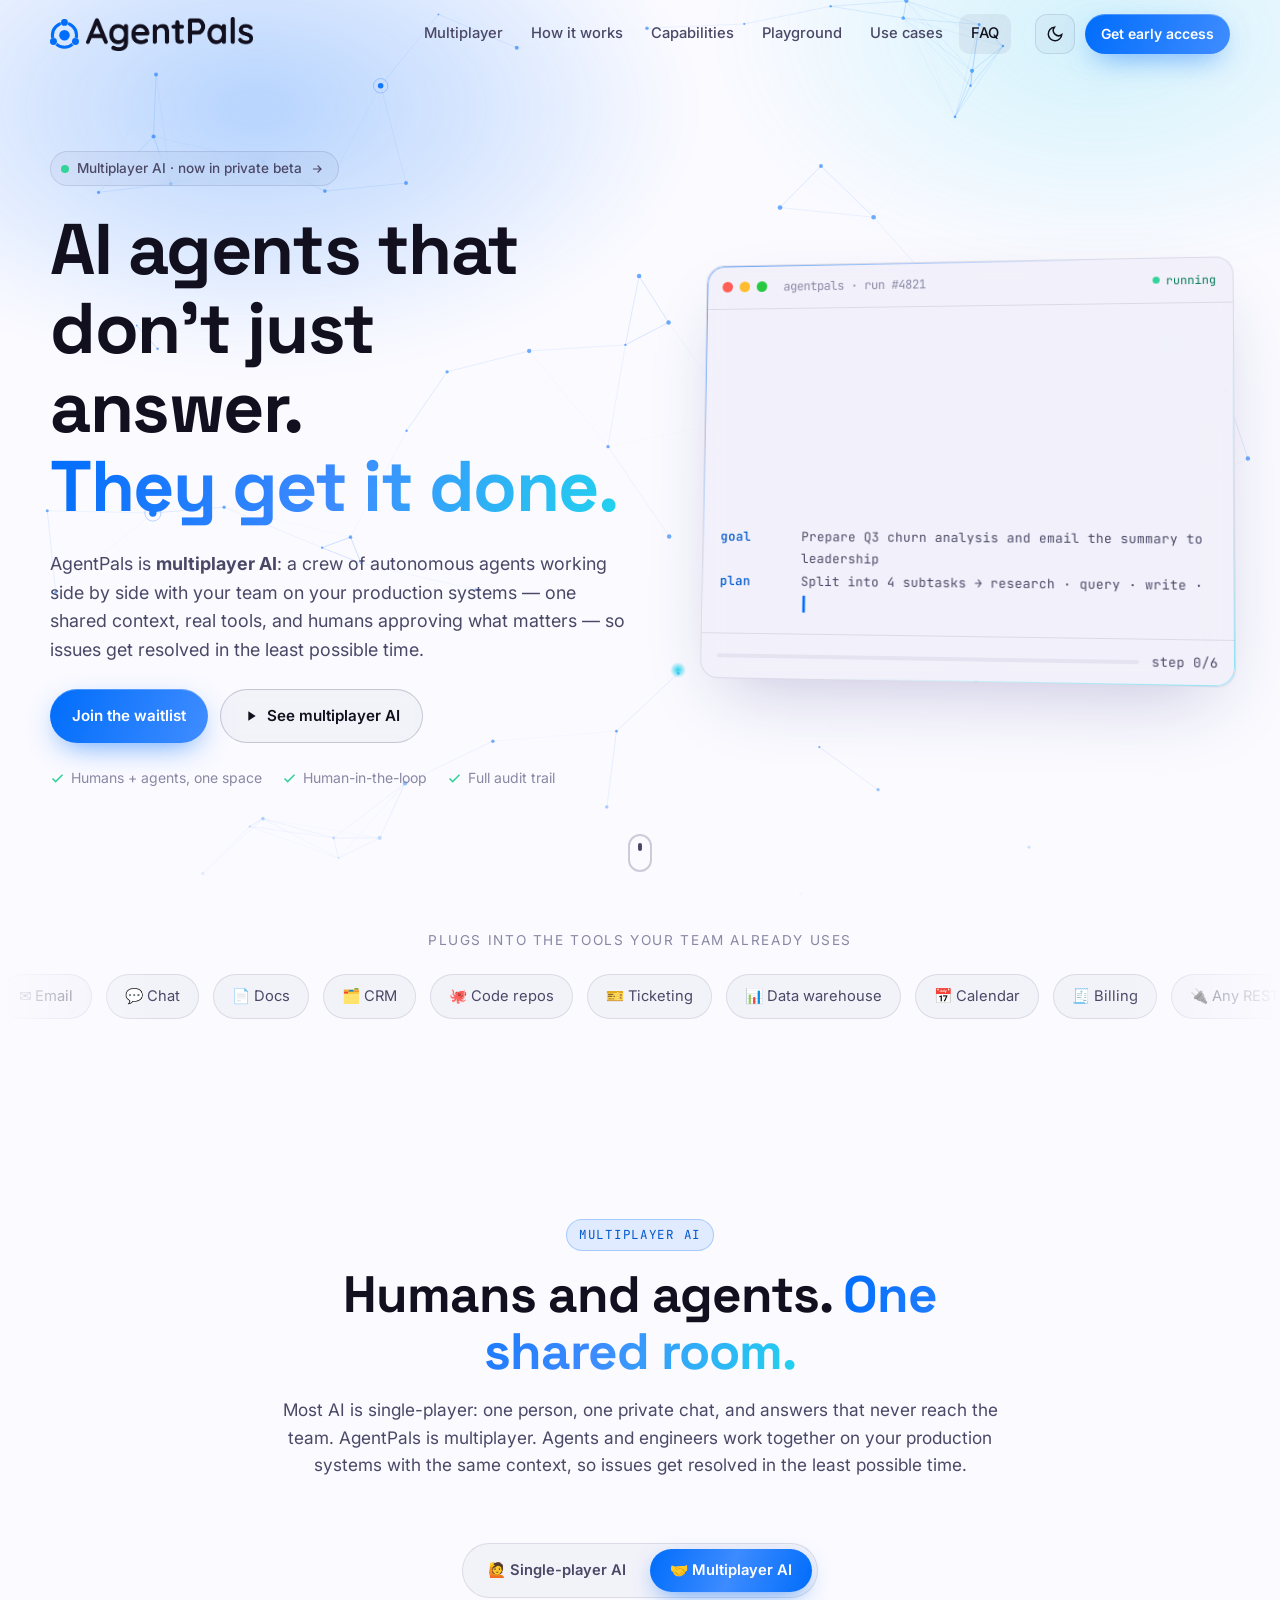
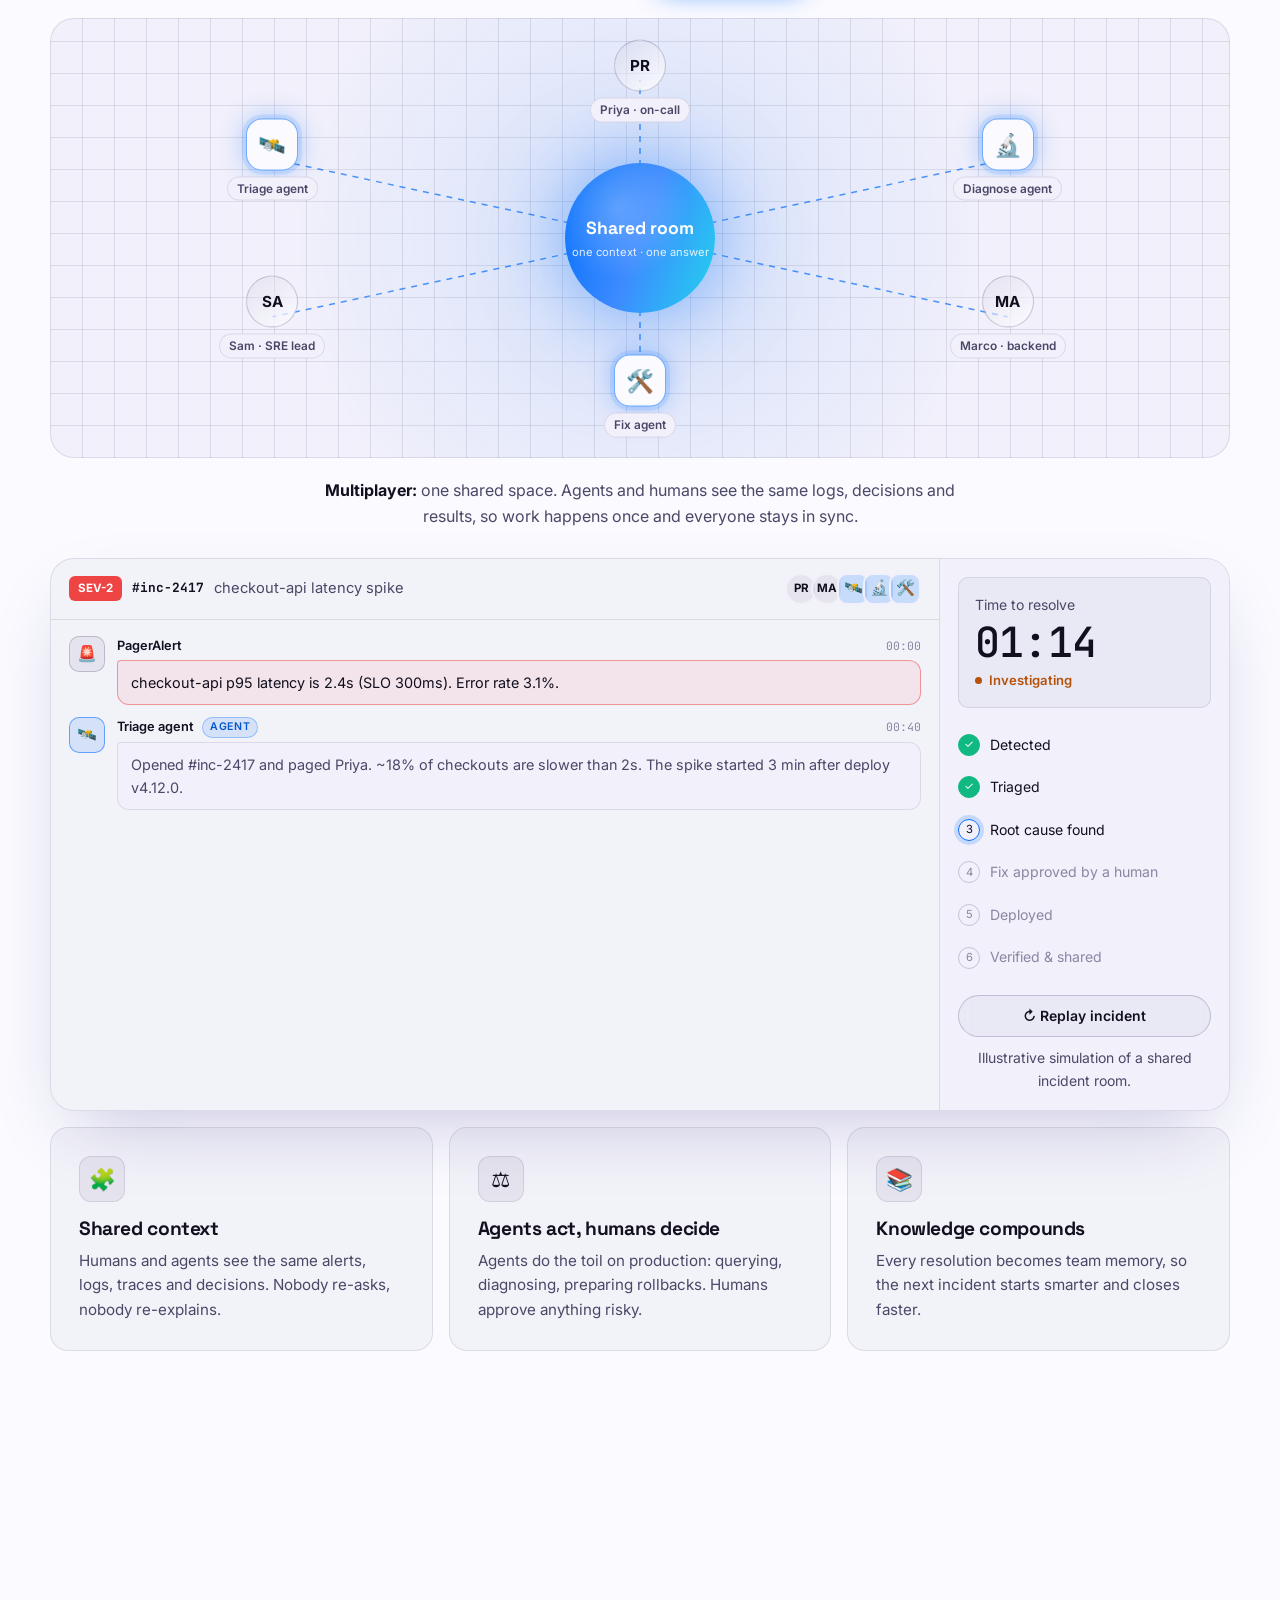
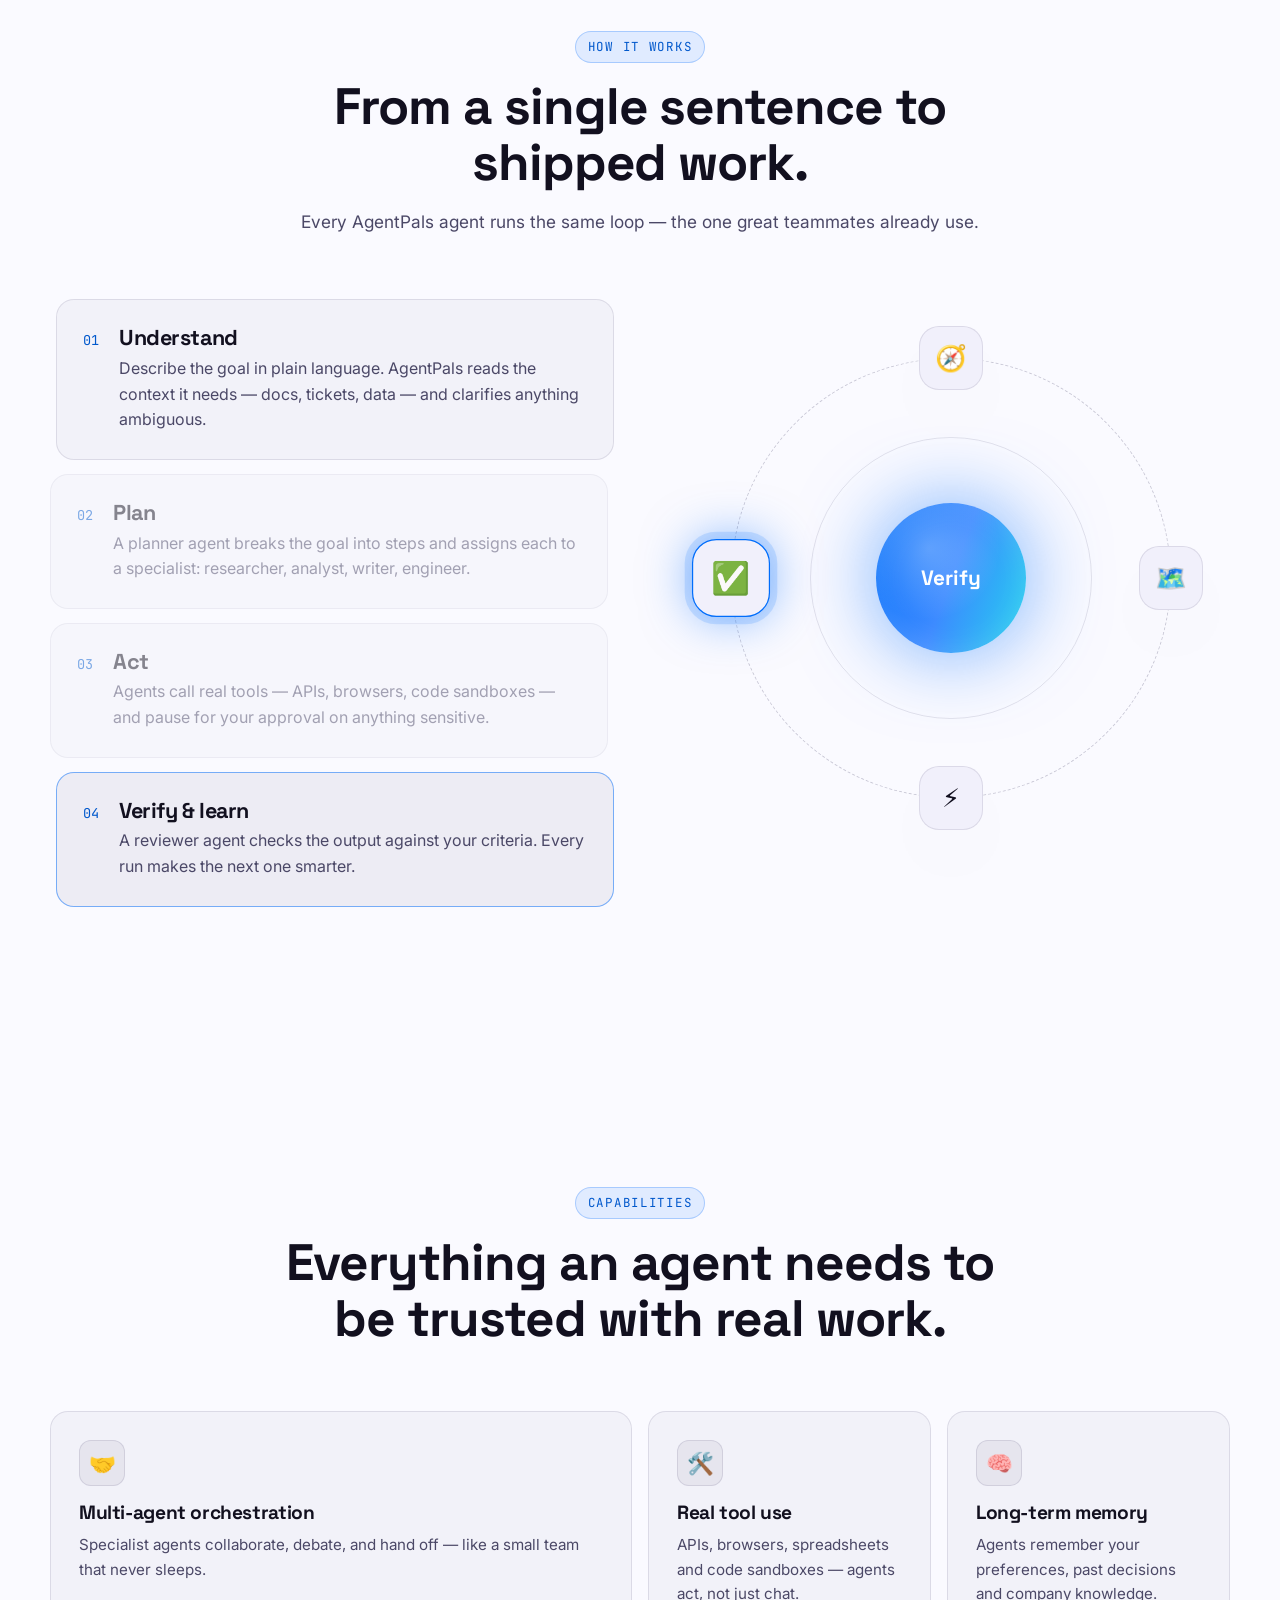
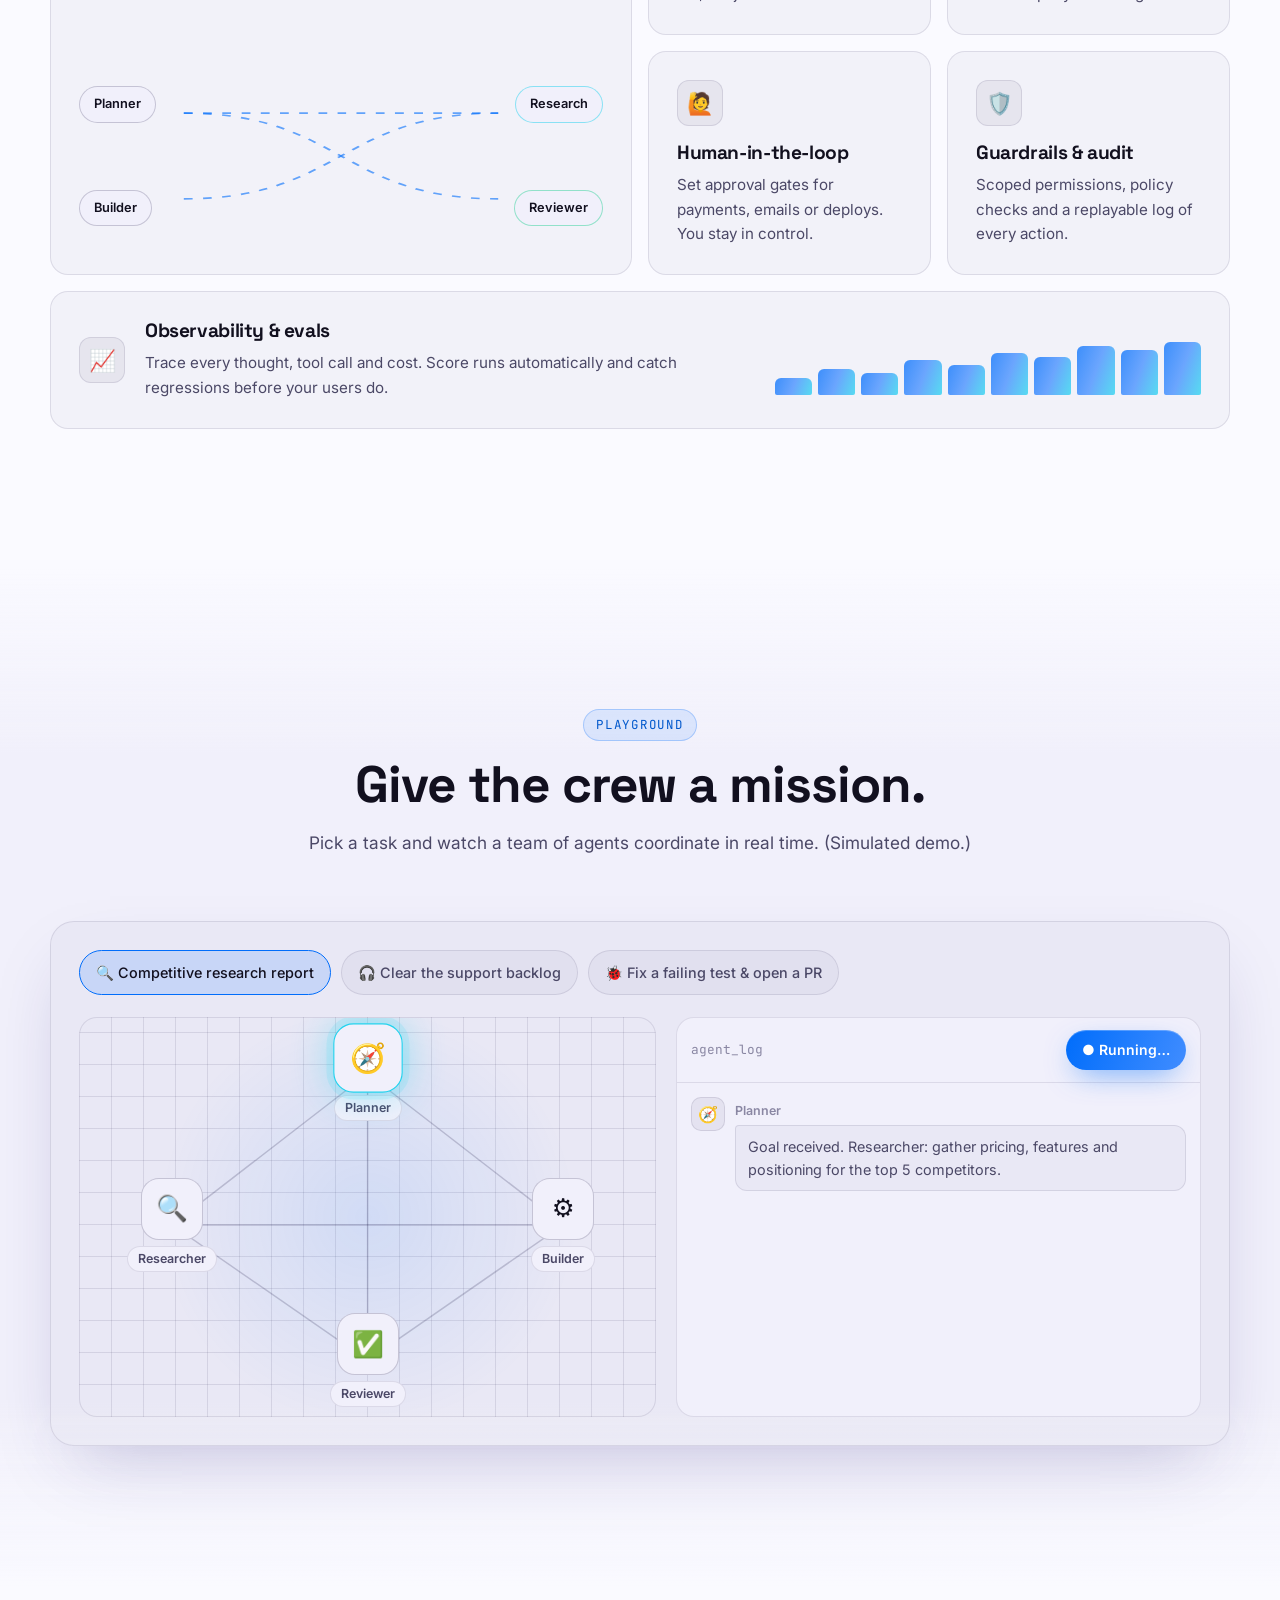
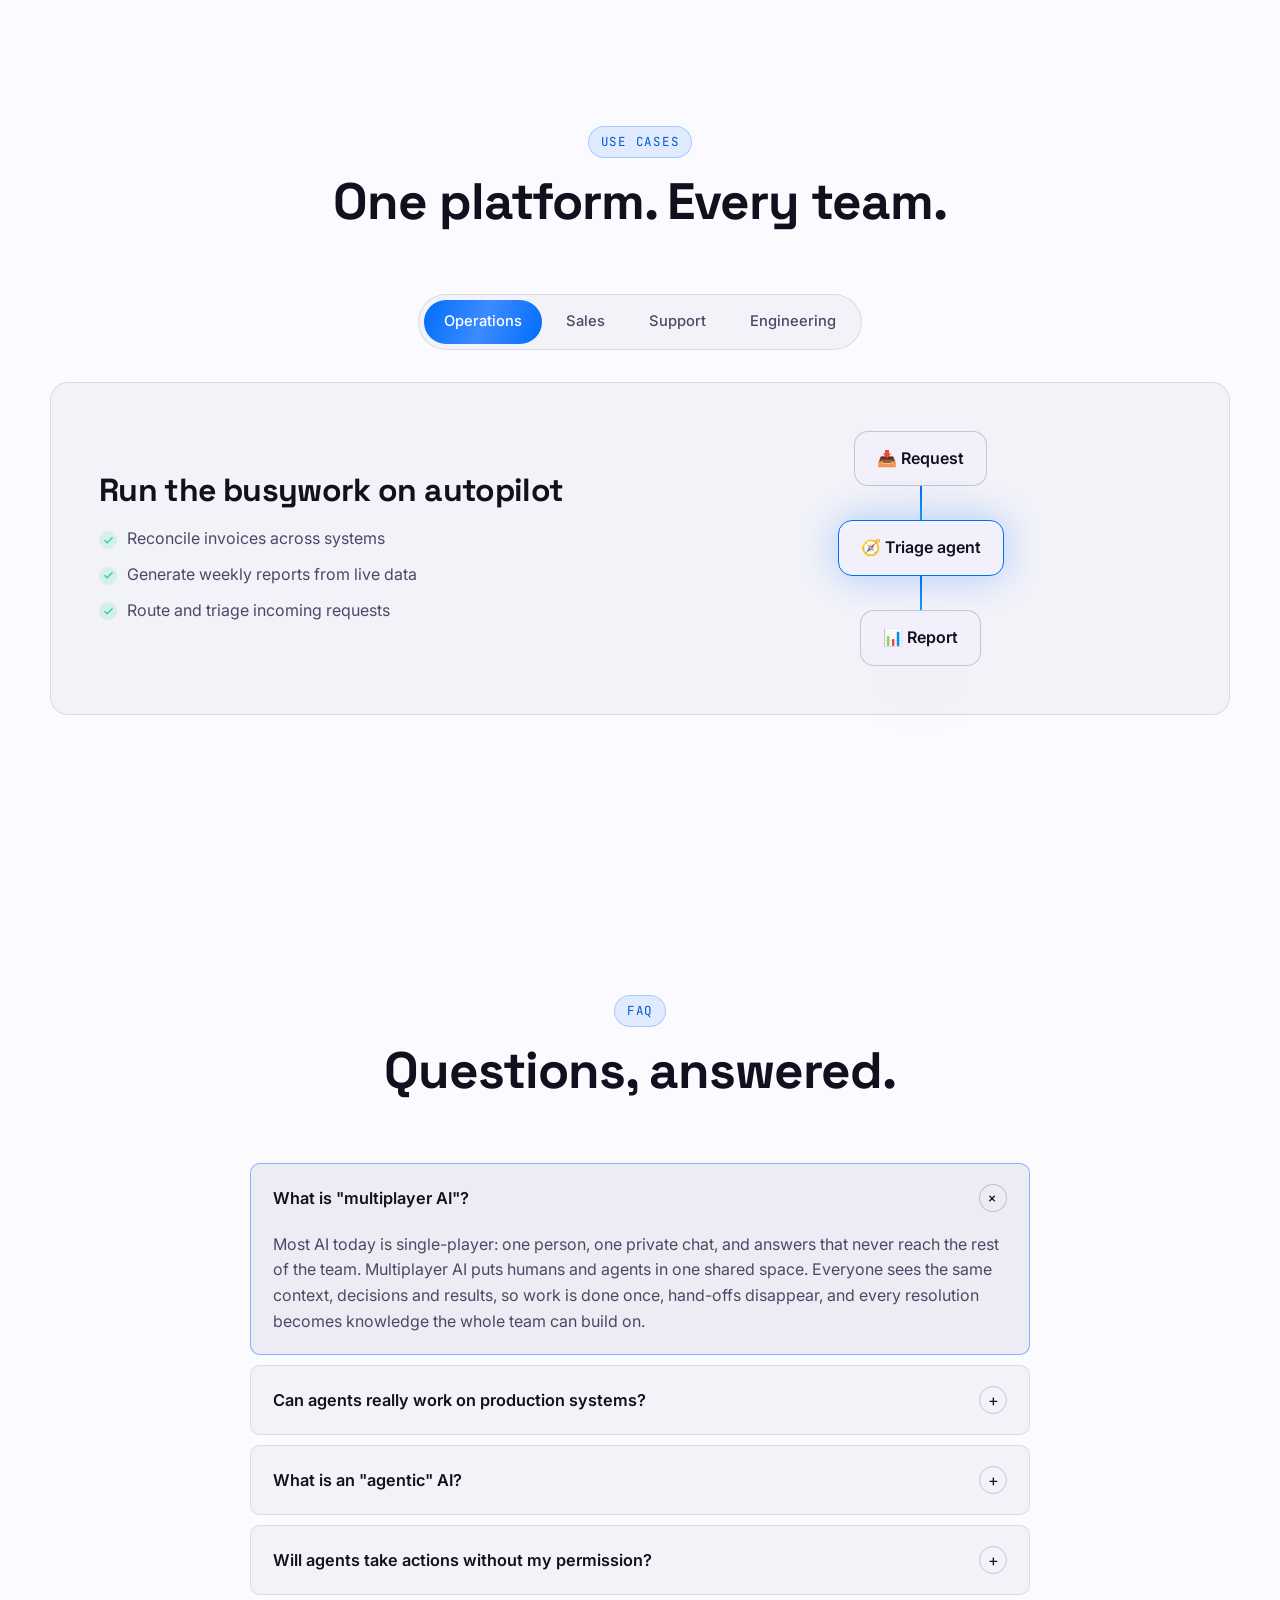
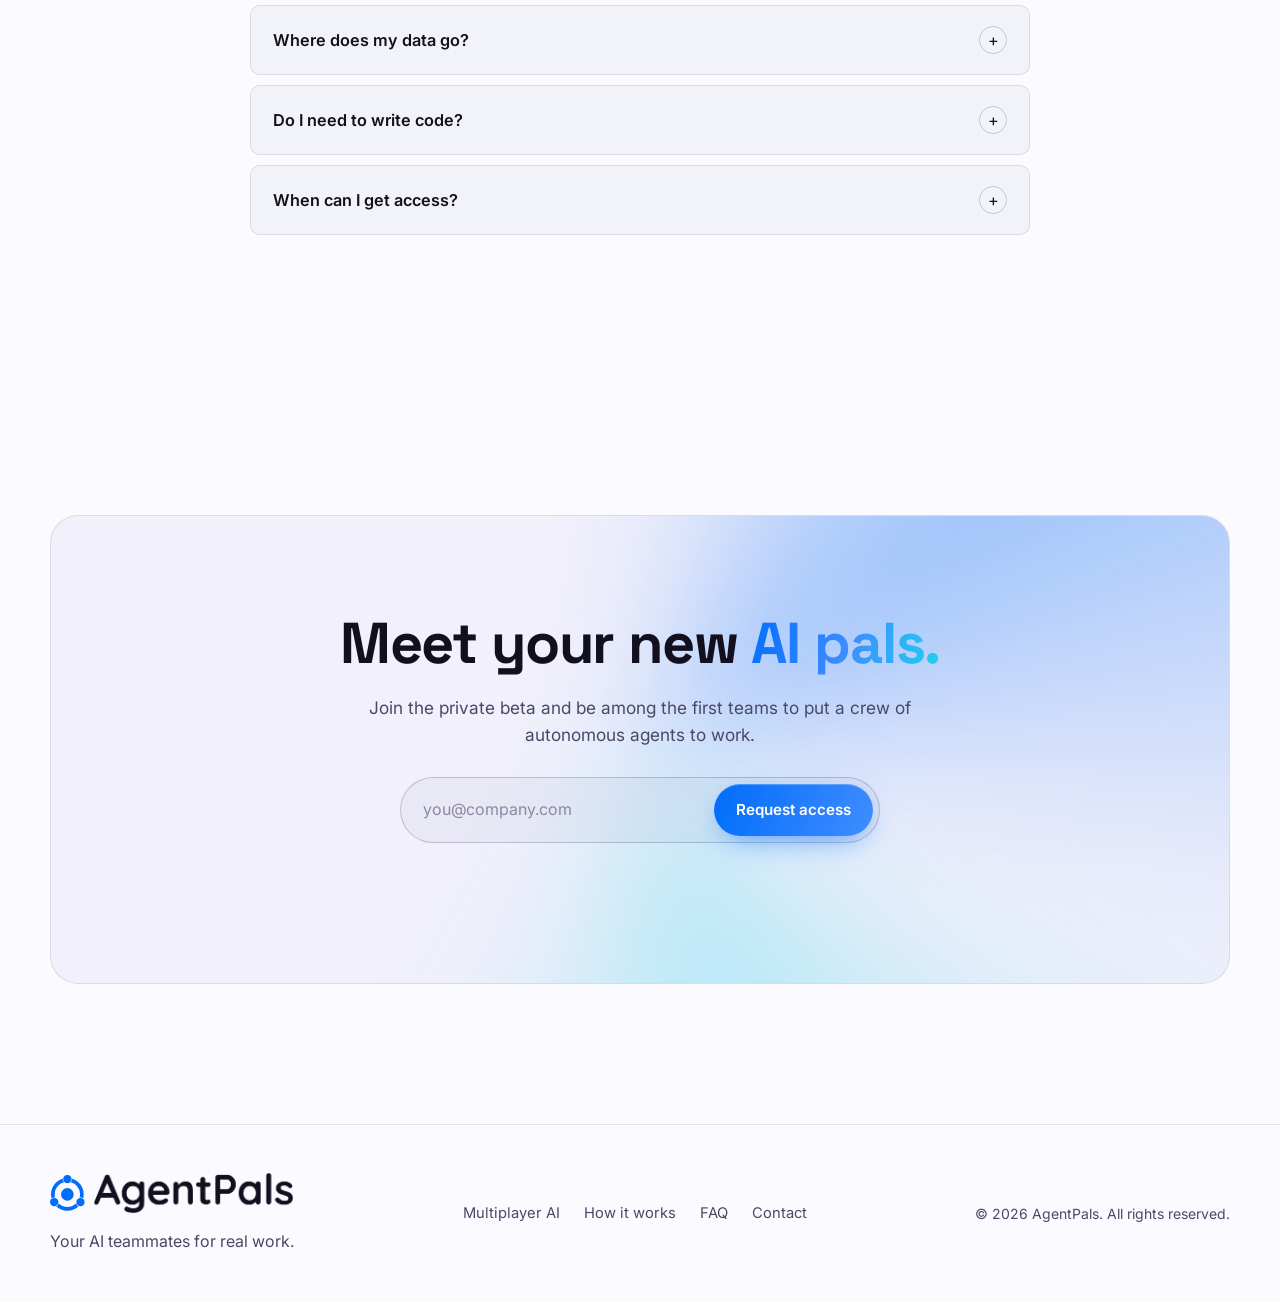
==== commit bc5aed74: "Add Multiplayer AI section, remove pricing - New section contrasting single-player vs multiplayer AI" ====
--- a/index.html
+++ b/index.html
@@ -59,11 +59,11 @@
       </a>
 
       <nav class="nav__links" id="navLinks" aria-label="Primary">
+        <a href="#multiplayer">Multiplayer</a>
         <a href="#how">How it works</a>
         <a href="#capabilities">Capabilities</a>
         <a href="#playground">Playground</a>
         <a href="#usecases">Use cases</a>
-        <a href="#pricing">Pricing</a>
         <a href="#faq">FAQ</a>
       </nav>
 
@@ -89,7 +89,7 @@
       <div class="container hero__grid">
         <div class="hero__copy">
           <a href="#waitlist" class="pill reveal">
-            <span class="pill__dot"></span> Now in private beta
+            <span class="pill__dot"></span> Multiplayer AI · now in private beta
             <svg viewBox="0 0 24 24" aria-hidden="true"><path d="M5 12h14M13 6l6 6-6 6"/></svg>
           </a>
           <h1 class="hero__title reveal">
@@ -97,18 +97,19 @@
             <span class="grad">They get it done.</span>
           </h1>
           <p class="hero__sub reveal">
-            AgentPals gives your team a crew of autonomous agents that plan multi-step work, use your tools, check each other,
-            and hand you finished results — with you approving what matters.
+            AgentPals is <strong>multiplayer AI</strong>: a crew of autonomous agents working side by side with your team
+            on your production systems — one shared context, real tools, and humans approving what matters — so issues
+            get resolved in the least possible time.
           </p>
           <div class="hero__ctas reveal">
             <a href="#waitlist" class="btn btn--primary magnetic">Join the waitlist</a>
-            <a href="#playground" class="btn btn--ghost">
+            <a href="#multiplayer" class="btn btn--ghost">
               <svg viewBox="0 0 24 24" aria-hidden="true"><path d="M8 5v14l11-7z"/></svg>
-              Watch agents work
+              See multiplayer AI
             </a>
           </div>
           <ul class="hero__meta reveal">
-            <li><svg viewBox="0 0 24 24"><path d="M20 6 9 17l-5-5"/></svg>No-code & API</li>
+            <li><svg viewBox="0 0 24 24"><path d="M20 6 9 17l-5-5"/></svg>Humans + agents, one space</li>
             <li><svg viewBox="0 0 24 24"><path d="M20 6 9 17l-5-5"/></svg>Human-in-the-loop</li>
             <li><svg viewBox="0 0 24 24"><path d="M20 6 9 17l-5-5"/></svg>Full audit trail</li>
           </ul>
@@ -141,6 +142,99 @@
           <span>🎫 Ticketing</span><span>📊 Data warehouse</span><span>📅 Calendar</span><span>🧾 Billing</span><span>🔌 Any REST API</span>
           <span aria-hidden="true">✉️ Email</span><span aria-hidden="true">💬 Chat</span><span aria-hidden="true">📄 Docs</span><span aria-hidden="true">🗂️ CRM</span><span aria-hidden="true">🐙 Code repos</span>
           <span aria-hidden="true">🎫 Ticketing</span><span aria-hidden="true">📊 Data warehouse</span><span aria-hidden="true">📅 Calendar</span><span aria-hidden="true">🧾 Billing</span><span aria-hidden="true">🔌 Any REST API</span>
+        </div>
+      </div>
+    </section>
+
+    <!-- ============ MULTIPLAYER AI ============ -->
+    <section class="section mp" id="multiplayer">
+      <div class="container">
+        <header class="section__head reveal">
+          <span class="eyebrow">Multiplayer AI</span>
+          <h2>Humans and agents. <span class="grad">One shared room.</span></h2>
+          <p>Most AI is single-player: one person, one private chat, and answers that never reach the team.
+             AgentPals is multiplayer. Agents and engineers work together on your production systems with the same context,
+             so issues get resolved in the least possible time.</p>
+        </header>
+
+        <!-- Single-player vs multiplayer -->
+        <div class="mp__compare reveal">
+          <div class="seg" role="radiogroup" aria-label="Compare AI modes">
+            <button role="radio" aria-checked="false" data-mode="single">🙋 Single-player AI</button>
+            <button role="radio" aria-checked="true" data-mode="multi">🤝 Multiplayer AI</button>
+            <span class="seg__ink" aria-hidden="true"></span>
+          </div>
+
+          <div class="mp__viz" id="mpViz" data-mode="multi" aria-hidden="true">
+            <span class="silo s1"><em>private chat</em></span><span class="silo s2"><em>private chat</em></span><span class="silo s3"><em>private chat</em></span>
+            <svg class="mp__spokes" viewBox="0 0 100 100" preserveAspectRatio="none">
+              <line x1="50" y1="50" x2="50" y2="14"/><line x1="50" y1="50" x2="81.2" y2="32"/><line x1="50" y1="50" x2="81.2" y2="68"/>
+              <line x1="50" y1="50" x2="50" y2="86"/><line x1="50" y1="50" x2="18.8" y2="68"/><line x1="50" y1="50" x2="18.8" y2="32"/>
+            </svg>
+            <div class="mp__hub"><strong>Shared room</strong><small>one context · one answer</small></div>
+            <div class="pal pal--human" style="--sx:18%;--sy:40%;--mx:50%;--my:14%"><span>PR</span><b>Priya · on-call</b></div>
+            <div class="pal pal--agent" style="--sx:18%;--sy:66%;--mx:18.8%;--my:32%"><span>🛰️</span><b>Triage agent</b></div>
+            <div class="pal pal--human" style="--sx:50%;--sy:40%;--mx:81.2%;--my:68%"><span>MA</span><b>Marco · backend</b></div>
+            <div class="pal pal--agent" style="--sx:50%;--sy:66%;--mx:81.2%;--my:32%"><span>🔬</span><b>Diagnose agent</b></div>
+            <div class="pal pal--human" style="--sx:82%;--sy:40%;--mx:18.8%;--my:68%"><span>SA</span><b>Sam · SRE lead</b></div>
+            <div class="pal pal--agent" style="--sx:82%;--sy:66%;--mx:50%;--my:86%"><span>🛠️</span><b>Fix agent</b></div>
+            <span class="q q1">“Is checkout down?”</span><span class="q q2">“Is checkout down?”</span><span class="q q3">“Which deploy broke it?”</span>
+          </div>
+
+          <div class="mp__captions">
+            <p class="mp__cap" data-for="single"><b>Single-player:</b> everyone has a private AI. The same question gets asked three times, answers conflict, and context gets lost in DMs and copy-paste.</p>
+            <p class="mp__cap" data-for="multi"><b>Multiplayer:</b> one shared space. Agents and humans see the same logs, decisions and results, so work happens once and everyone stays in sync.</p>
+          </div>
+        </div>
+
+        <!-- Live incident room -->
+        <div class="room reveal" id="room">
+          <div class="room__main">
+            <div class="room__head">
+              <div>
+                <span class="room__sev">SEV-2</span>
+                <strong class="mono">#inc-2417</strong>
+                <span class="muted room__title">checkout-api latency spike</span>
+              </div>
+              <div class="room__people" aria-label="Participants">
+                <span class="av av--human" title="Priya (human)">PR</span><span class="av av--human" title="Marco (human)">MA</span>
+                <span class="av av--agent" title="Triage agent">🛰️</span><span class="av av--agent" title="Diagnose agent">🔬</span><span class="av av--agent" title="Fix agent">🛠️</span>
+              </div>
+            </div>
+            <ul class="room__feed" id="roomFeed" aria-live="polite"></ul>
+          </div>
+
+          <aside class="room__side">
+            <div class="room__clock">
+              <span class="muted small">Time to resolve</span>
+              <span class="room__time mono" id="roomTime">00:00</span>
+              <span class="room__state" id="roomState"><span class="live"></span>Investigating</span>
+            </div>
+            <ol class="room__stages" id="roomStages">
+              <li>Detected</li><li>Triaged</li><li>Root cause found</li><li>Fix approved by a human</li><li>Deployed</li><li>Verified &amp; shared</li>
+            </ol>
+            <button class="btn btn--ghost btn--sm btn--block" id="roomReplay">↻ Replay incident</button>
+            <p class="muted small room__note">Illustrative simulation of a shared incident room.</p>
+          </aside>
+        </div>
+
+        <!-- Principles -->
+        <div class="mp__pillars">
+          <article class="card reveal spotlight">
+            <div class="card__icon">🧩</div>
+            <h3>Shared context</h3>
+            <p>Humans and agents see the same alerts, logs, traces and decisions. Nobody re-asks, nobody re-explains.</p>
+          </article>
+          <article class="card reveal spotlight">
+            <div class="card__icon">⚖️</div>
+            <h3>Agents act, humans decide</h3>
+            <p>Agents do the toil on production: querying, diagnosing, preparing rollbacks. Humans approve anything risky.</p>
+          </article>
+          <article class="card reveal spotlight">
+            <div class="card__icon">📚</div>
+            <h3>Knowledge compounds</h3>
+            <p>Every resolution becomes team memory, so the next incident starts smarter and closes faster.</p>
+          </article>
         </div>
       </div>
     </section>
@@ -322,41 +416,6 @@
       </div>
     </section>
 
-    <!-- ============ PRICING ============ -->
-    <section class="section" id="pricing">
-      <div class="container">
-        <header class="section__head reveal">
-          <span class="eyebrow">Pricing</span>
-          <h2>Start free. Scale when it works.</h2>
-        </header>
-
-        <div class="pricing">
-          <article class="plan reveal">
-            <h3>Starter</h3>
-            <p class="plan__price"><span>$0</span> during beta</p>
-            <p class="muted">For individuals exploring agents.</p>
-            <ul class="ticks"><li>3 agents</li><li>Core integrations</li><li>Community support</li></ul>
-            <a href="#waitlist" class="btn btn--ghost btn--block">Join waitlist</a>
-          </article>
-          <article class="plan plan--featured reveal">
-            <span class="plan__badge">Most popular</span>
-            <h3>Team</h3>
-            <p class="plan__price"><span>$49</span> / seat / mo</p>
-            <p class="muted">For teams putting agents into production.</p>
-            <ul class="ticks"><li>Unlimited agents</li><li>Approval workflows</li><li>Shared memory &amp; audit log</li><li>Priority support</li></ul>
-            <a href="#waitlist" class="btn btn--primary btn--block">Get early access</a>
-          </article>
-          <article class="plan reveal">
-            <h3>Enterprise</h3>
-            <p class="plan__price"><span>Custom</span></p>
-            <p class="muted">For security-conscious organizations.</p>
-            <ul class="ticks"><li>SSO &amp; role-based access</li><li>Private deployment</li><li>Dedicated success team</li></ul>
-            <a href="#waitlist" class="btn btn--ghost btn--block">Talk to us</a>
-          </article>
-        </div>
-      </div>
-    </section>
-
     <!-- ============ FAQ ============ -->
     <section class="section" id="faq">
       <div class="container container--narrow">
@@ -365,9 +424,11 @@
           <h2>Questions, answered.</h2>
         </header>
         <div class="faq reveal">
+          <details open><summary>What is "multiplayer AI"?</summary><p>Most AI today is single-player: one person, one private chat, and answers that never reach the rest of the team. Multiplayer AI puts humans and agents in one shared space. Everyone sees the same context, decisions and results, so work is done once, hand-offs disappear, and every resolution becomes knowledge the whole team can build on.</p></details>
+          <details><summary>Can agents really work on production systems?</summary><p>Yes, within guardrails you define. Agents can read logs, metrics and traces, run diagnostics and prepare fixes or rollbacks. Anything that changes production waits for a human approval in the shared room, and every action is recorded in the audit trail.</p></details>
           <details><summary>What is an "agentic" AI?</summary><p>Instead of answering one prompt, an agent pursues a goal: it plans steps, uses tools, checks its own work and keeps going until the task is done — or until it needs you.</p></details>
           <details><summary>Will agents take actions without my permission?</summary><p>Only the ones you allow. You decide which actions run automatically and which require a human approval, per agent and per tool.</p></details>
-          <details><summary>Where does my data go?</summary><p>Your data is used only to complete your tasks. Enterprise plans support private deployment so data never leaves your environment.</p></details>
+          <details><summary>Where does my data go?</summary><p>Your data is used only to complete your tasks. Private deployment is available, so your data never has to leave your environment.</p></details>
           <details><summary>Do I need to write code?</summary><p>No. Describe the work in plain language. Developers can also use our API and SDK for deeper customization.</p></details>
           <details><summary>When can I get access?</summary><p>We're onboarding beta teams in waves. Join the waitlist and we'll reach out personally.</p></details>
         </div>
@@ -403,7 +464,7 @@
         <p class="muted" style="margin-top:10px">Your AI teammates for real work.</p>
       </div>
       <nav class="footer__links" aria-label="Footer">
-        <a href="#how">How it works</a><a href="#pricing">Pricing</a><a href="#faq">FAQ</a><a href="mailto:hello@example.com">Contact</a>
+        <a href="#multiplayer">Multiplayer AI</a><a href="#how">How it works</a><a href="#faq">FAQ</a><a href="mailto:hello@example.com">Contact</a>
       </nav>
       <p class="muted small">© <span id="year"></span> AgentPals. All rights reserved.</p>
     </div>
--- a/css/style.css
+++ b/css/style.css
@@ -385,16 +385,124 @@
 .flow i { width: 2px; height: 34px; background: linear-gradient(var(--brand), var(--cyan)); background-size: 100% 200%; animation: flowLine 1.2s linear infinite; }
 @keyframes flowLine { from { background-position: 0 0; } to { background-position: 0 200%; } }
 
-/* ---------- Pricing ---------- */
-.pricing { display: grid; grid-template-columns: repeat(3, 1fr); gap: 18px; align-items: stretch; }
-.plan { position: relative; display: flex; flex-direction: column; gap: 14px; padding: 32px; border: 1px solid var(--border); border-radius: var(--radius); background: var(--surface); transition: transform .4s var(--ease), border-color .3s; }
-.plan:hover { transform: translateY(-4px); border-color: var(--border-strong); }
-.plan h3 { font-size: 1.25rem; }
-.plan__price { color: var(--text-3); }
-.plan__price span { font-family: var(--font-display); font-size: 2.6rem; font-weight: 700; color: var(--text); letter-spacing: -.03em; margin-right: 4px; }
-.plan .ticks { margin: 6px 0 12px; flex: 1; }
-.plan--featured { border-color: transparent; background: linear-gradient(var(--bg-2), var(--bg-2)) padding-box, var(--grad) border-box; border: 1px solid transparent; box-shadow: 0 30px 80px -30px rgba(0, 109, 251, .55); }
-.plan__badge { position: absolute; top: -12px; left: 32px; padding: 4px 12px; border-radius: 999px; font-size: .75rem; font-weight: 600; color: #fff; background: var(--grad-btn); }
+/* ---------- Multiplayer AI ---------- */
+.mp__compare { display: grid; justify-items: center; gap: 20px; margin-bottom: 28px; }
+.seg { position: relative; display: inline-flex; gap: 4px; padding: 5px; border: 1px solid var(--border); border-radius: 999px; background: var(--surface); }
+.seg button { position: relative; z-index: 1; padding: 10px 20px; border-radius: 999px; font-weight: 600; font-size: .92rem; color: var(--text-2); transition: color .3s; white-space: nowrap; }
+.seg button[aria-checked="true"] { color: #fff; }
+.seg__ink { position: absolute; top: 5px; bottom: 5px; left: 0; border-radius: 999px; background: var(--grad-btn); box-shadow: 0 8px 24px -8px rgba(0, 109, 251, .7); transition: transform .45s var(--ease), width .45s var(--ease); }
+
+.mp__viz {
+  position: relative; width: 100%; height: 440px; overflow: hidden;
+  border: 1px solid var(--border); border-radius: calc(var(--radius) + 6px);
+  background: radial-gradient(circle at 50% 50%, rgba(0, 109, 251, .12), transparent 55%),
+              repeating-linear-gradient(0deg, transparent 0 31px, var(--border) 31px 32px),
+              repeating-linear-gradient(90deg, transparent 0 31px, var(--border) 31px 32px),
+              var(--bg-2);
+}
+.pal {
+  position: absolute; z-index: 2; left: var(--mx); top: var(--my); translate: -50% -50%;
+  display: flex; flex-direction: column; align-items: center; gap: 6px; width: 120px; text-align: center;
+  transition: left .9s var(--ease), top .9s var(--ease);
+}
+.mp__viz[data-mode="single"] .pal { left: var(--sx); top: var(--sy); }
+.pal span { width: 52px; height: 52px; display: grid; place-items: center; font-weight: 700; font-size: .95rem; border: 1px solid var(--border-strong); background: var(--bg); box-shadow: var(--shadow); }
+.pal--human span { border-radius: 50%; color: var(--text); background: linear-gradient(145deg, var(--surface-2), var(--bg)); }
+.pal--agent span { border-radius: 16px; font-size: 1.4rem; border-color: rgba(0, 109, 251, .55); box-shadow: 0 0 0 4px rgba(0, 109, 251, .1), 0 0 26px rgba(0, 109, 251, .35); }
+.pal b { font-size: .74rem; font-weight: 600; color: var(--text-2); padding: 2px 9px; border-radius: 999px; background: var(--bg-2); border: 1px solid var(--border); white-space: nowrap; }
+
+.silo { position: absolute; z-index: 1; top: 20%; height: 64%; width: 27%; border: 1.5px dashed var(--border-strong); border-radius: var(--radius); background: var(--surface); transition: opacity .6s, transform .6s var(--ease); }
+.silo em { position: absolute; top: 10px; left: 50%; translate: -50% 0; font-style: normal; font-family: var(--font-mono); font-size: .68rem; color: var(--text-3); text-transform: uppercase; letter-spacing: .1em; white-space: nowrap; }
+.silo.s1 { left: 4.5%; } .silo.s2 { left: 36.5%; } .silo.s3 { left: 68.5%; }
+.q { position: absolute; z-index: 3; top: 91%; translate: -50% -50%; padding: 5px 12px; border-radius: 12px 12px 12px 4px; font-size: .78rem; color: #fbbf24; background: rgba(251, 191, 36, .1); border: 1px solid rgba(251, 191, 36, .35); white-space: nowrap; transition: opacity .5s; }
+.q1 { left: 18%; } .q2 { left: 50%; } .q3 { left: 82%; }
+[data-theme="light"] .q { color: #b45309; }
+.mp__spokes { position: absolute; inset: 0; width: 100%; height: 100%; z-index: 1; transition: opacity .6s; }
+.mp__spokes line { stroke: var(--brand); stroke-width: 1.5; stroke-dasharray: 6 6; vector-effect: non-scaling-stroke; animation: dash 1.2s linear infinite; opacity: .7; }
+.mp__hub {
+  position: absolute; z-index: 2; left: 50%; top: 50%; translate: -50% -50%; width: 150px; height: 150px; border-radius: 50%;
+  display: grid; place-content: center; text-align: center; gap: 2px; color: #fff;
+  background: radial-gradient(circle at 35% 30%, rgba(255,255,255,.25), transparent 50%), var(--grad);
+  box-shadow: 0 0 80px rgba(0, 109, 251, .5); transition: opacity .6s, transform .6s var(--ease);
+  animation: breathe 4s ease-in-out infinite;
+}
+.mp__hub strong { font-family: var(--font-display); font-size: 1.1rem; }
+.mp__hub small { font-size: .7rem; opacity: .85; }
+.mp__viz[data-mode="multi"] .silo, .mp__viz[data-mode="multi"] .q { opacity: 0; }
+.mp__viz[data-mode="multi"] .silo { transform: scale(.92); }
+.mp__viz[data-mode="single"] .mp__spokes { opacity: 0; }
+.mp__viz[data-mode="single"] .mp__hub { opacity: 0; transform: scale(.5); }
+.mp__captions { max-width: 640px; text-align: center; color: var(--text-2); }
+.mp__cap { display: none; animation: lineIn .4s var(--ease); }
+.mp__cap.is-on { display: block; }
+.mp__cap b { color: var(--text); }
+
+/* Incident room */
+.room { display: grid; grid-template-columns: 1fr 290px; border: 1px solid var(--border); border-radius: calc(var(--radius) + 6px); background: var(--surface); box-shadow: var(--shadow); overflow: hidden; }
+.room__main { display: flex; flex-direction: column; min-width: 0; }
+.room__head { display: flex; flex-wrap: wrap; justify-content: space-between; align-items: center; gap: 12px; padding: 14px 18px; border-bottom: 1px solid var(--border); }
+.room__head > div:first-child { display: flex; align-items: center; gap: 10px; flex-wrap: wrap; }
+.room__sev { padding: 3px 9px; border-radius: 6px; font-size: .72rem; font-weight: 700; color: #fff; background: #ef4444; }
+.room__title { font-size: .92rem; }
+.room__people { display: flex; }
+.av { width: 32px; height: 32px; display: grid; place-items: center; margin-left: -6px; font-size: .72rem; font-weight: 700; border: 2px solid var(--bg-2); background: var(--surface-2); }
+.av--human { border-radius: 50%; }
+.av--agent { border-radius: 10px; font-size: .95rem; background: rgba(0, 109, 251, .18); }
+.room__feed { list-style: none; margin: 0; padding: 16px 18px; display: flex; flex-direction: column; gap: 12px; height: 460px; overflow-y: auto; scroll-behavior: smooth; }
+.rmsg { display: grid; grid-template-columns: 36px 1fr; gap: 12px; opacity: 0; animation: lineIn .4s var(--ease) forwards; }
+.rmsg__av { width: 36px; height: 36px; display: grid; place-items: center; font-size: .75rem; font-weight: 700; border: 1px solid var(--border-strong); background: var(--surface-2); }
+.rmsg--human .rmsg__av { border-radius: 50%; }
+.rmsg--agent .rmsg__av, .rmsg--system .rmsg__av { border-radius: 10px; font-size: 1rem; }
+.rmsg--agent .rmsg__av { border-color: rgba(0, 109, 251, .55); background: rgba(0, 109, 251, .12); }
+.rmsg__meta { display: flex; align-items: center; gap: 8px; font-size: .8rem; }
+.rmsg__meta b { font-weight: 600; }
+.badge { padding: 1px 7px; border-radius: 999px; font-size: .66rem; font-weight: 600; text-transform: uppercase; letter-spacing: .06em; }
+.badge--human { color: var(--text-2); background: var(--surface-2); border: 1px solid var(--border); }
+.badge--agent { color: var(--brand-text); background: rgba(0, 109, 251, .12); border: 1px solid rgba(0, 109, 251, .3); }
+.rmsg__meta time { margin-left: auto; font-family: var(--font-mono); font-size: .72rem; color: var(--text-3); }
+.rmsg__body { margin-top: 4px; padding: 10px 13px; border-radius: 4px 12px 12px 12px; font-size: .9rem; color: var(--text-2); background: var(--bg-2); border: 1px solid var(--border); }
+.rmsg--alert .rmsg__body { border-color: rgba(239, 68, 68, .5); background: rgba(239, 68, 68, .08); color: var(--text); }
+.rmsg--ask .rmsg__body { border-color: rgba(251, 191, 36, .5); }
+.rmsg--approve .rmsg__body { border-color: rgba(52, 211, 153, .5); color: var(--text); }
+.rmsg--done .rmsg__body { border-color: rgba(52, 211, 153, .5); background: rgba(52, 211, 153, .08); color: var(--text); }
+
+.room__side { display: flex; flex-direction: column; gap: 18px; padding: 18px; border-left: 1px solid var(--border); background: var(--bg-2); }
+.room__clock { display: grid; gap: 4px; padding: 16px; border-radius: var(--radius-sm); border: 1px solid var(--border); background: var(--surface); }
+.room__time { font-size: 2.6rem; font-weight: 500; color: var(--text); letter-spacing: -.02em; line-height: 1.1; }
+.room__state { display: inline-flex; align-items: center; gap: 7px; font-size: .82rem; font-weight: 600; color: #fbbf24; }
+.room__state .live { background: currentColor; }
+.room__state.is-done { color: #34d399; }
+.room__state.is-done .live { animation: none; }
+[data-theme="light"] .room__state { color: #b45309; } [data-theme="light"] .room__state.is-done { color: #047857; }
+.room__stages { list-style: none; margin: 0; padding: 0; display: grid; gap: 4px; counter-reset: st; flex: 1; }
+.room__stages li { position: relative; padding: 8px 0 8px 32px; font-size: .88rem; color: var(--text-3); transition: color .3s; }
+.room__stages li::before { counter-increment: st; content: counter(st); position: absolute; left: 0; top: 50%; translate: 0 -50%; width: 22px; height: 22px; display: grid; place-items: center; border-radius: 50%; font-size: .7rem; border: 1px solid var(--border-strong); transition: all .3s; }
+.room__stages li.is-active { color: var(--text); }
+.room__stages li.is-active::before { border-color: var(--brand); box-shadow: 0 0 0 4px rgba(0, 109, 251, .18); }
+.room__stages li.is-done { color: var(--text); }
+.room__stages li.is-done::before { content: "✓"; color: #fff; background: #10b981; border-color: #10b981; }
+.room__note { text-align: center; margin-top: -8px; }
+
+.mp__pillars { display: grid; grid-template-columns: repeat(3, 1fr); gap: 16px; margin-top: 16px; }
+
+@media (max-width: 960px) {
+  .room { grid-template-columns: 1fr; }
+  .room__side { border-left: 0; border-top: 1px solid var(--border); display: grid; grid-template-columns: 1fr 1fr; align-items: start; }
+  .room__side .btn, .room__note { grid-column: 1 / -1; }
+  .mp__pillars { grid-template-columns: 1fr; }
+}
+@media (max-width: 560px) {
+  .mp__viz { height: 480px; }
+  .pal { width: 96px; }
+  .pal span { width: 44px; height: 44px; }
+  .pal b { font-size: .64rem; padding: 2px 6px; }
+  .mp__hub { width: 112px; height: 112px; }
+  .mp__hub strong { font-size: .92rem; }
+  .q { font-size: .66rem; padding: 4px 7px; top: 92%; white-space: normal; width: 28%; text-align: center; }
+  .seg button { padding: 9px 13px; font-size: .82rem; }
+  .room__side { grid-template-columns: 1fr; }
+  .room__feed { height: 420px; }
+}
 
 /* ---------- FAQ ---------- */
 .faq { display: grid; gap: 10px; }
@@ -450,7 +558,7 @@
   }
   .nav__links.is-open { opacity: 1; transform: none; pointer-events: auto; }
   .nav__links a { padding: 12px 14px; font-size: 1rem; }
-  .pg__stage, .tabs__panel, .pricing { grid-template-columns: 1fr; }
+  .pg__stage, .tabs__panel { grid-template-columns: 1fr; }
   .pg__graph { min-height: 320px; }
   .pg__log { min-height: 300px; }
   .tabs__list { margin-left: 0; }
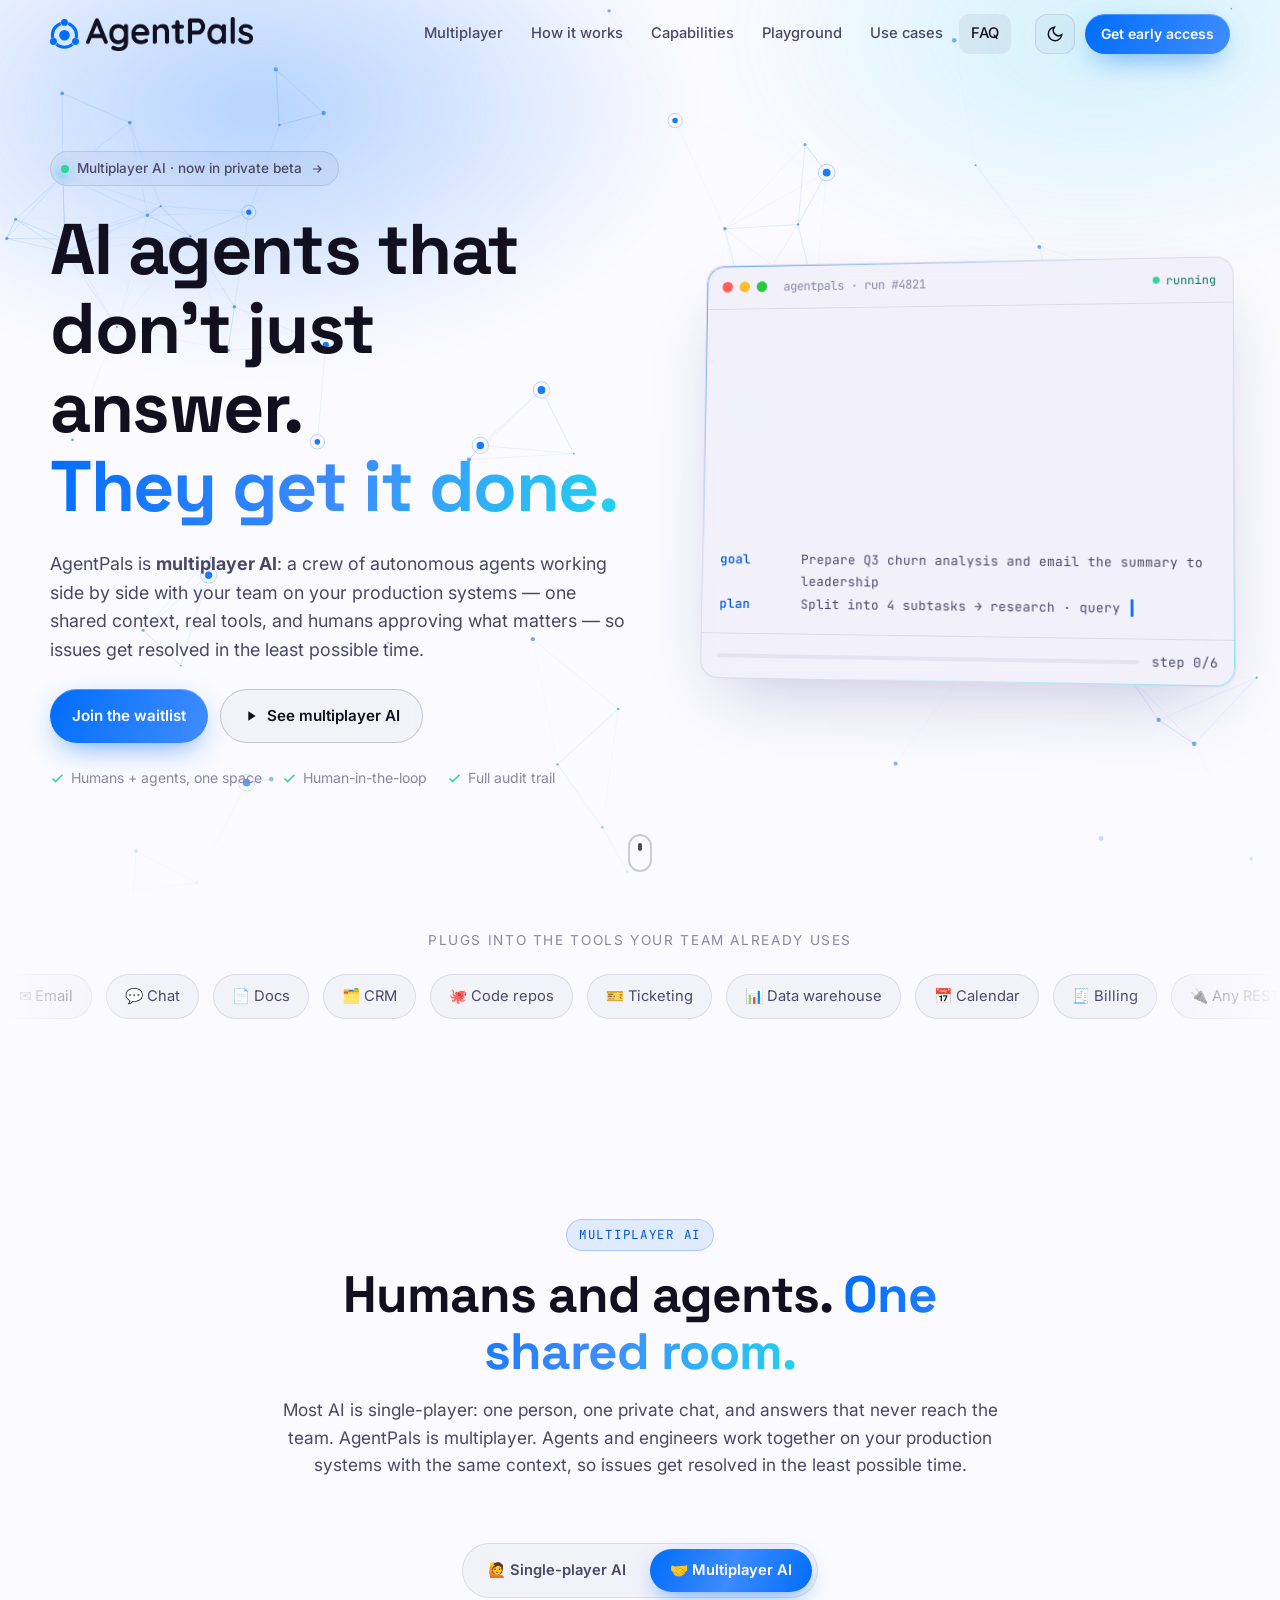
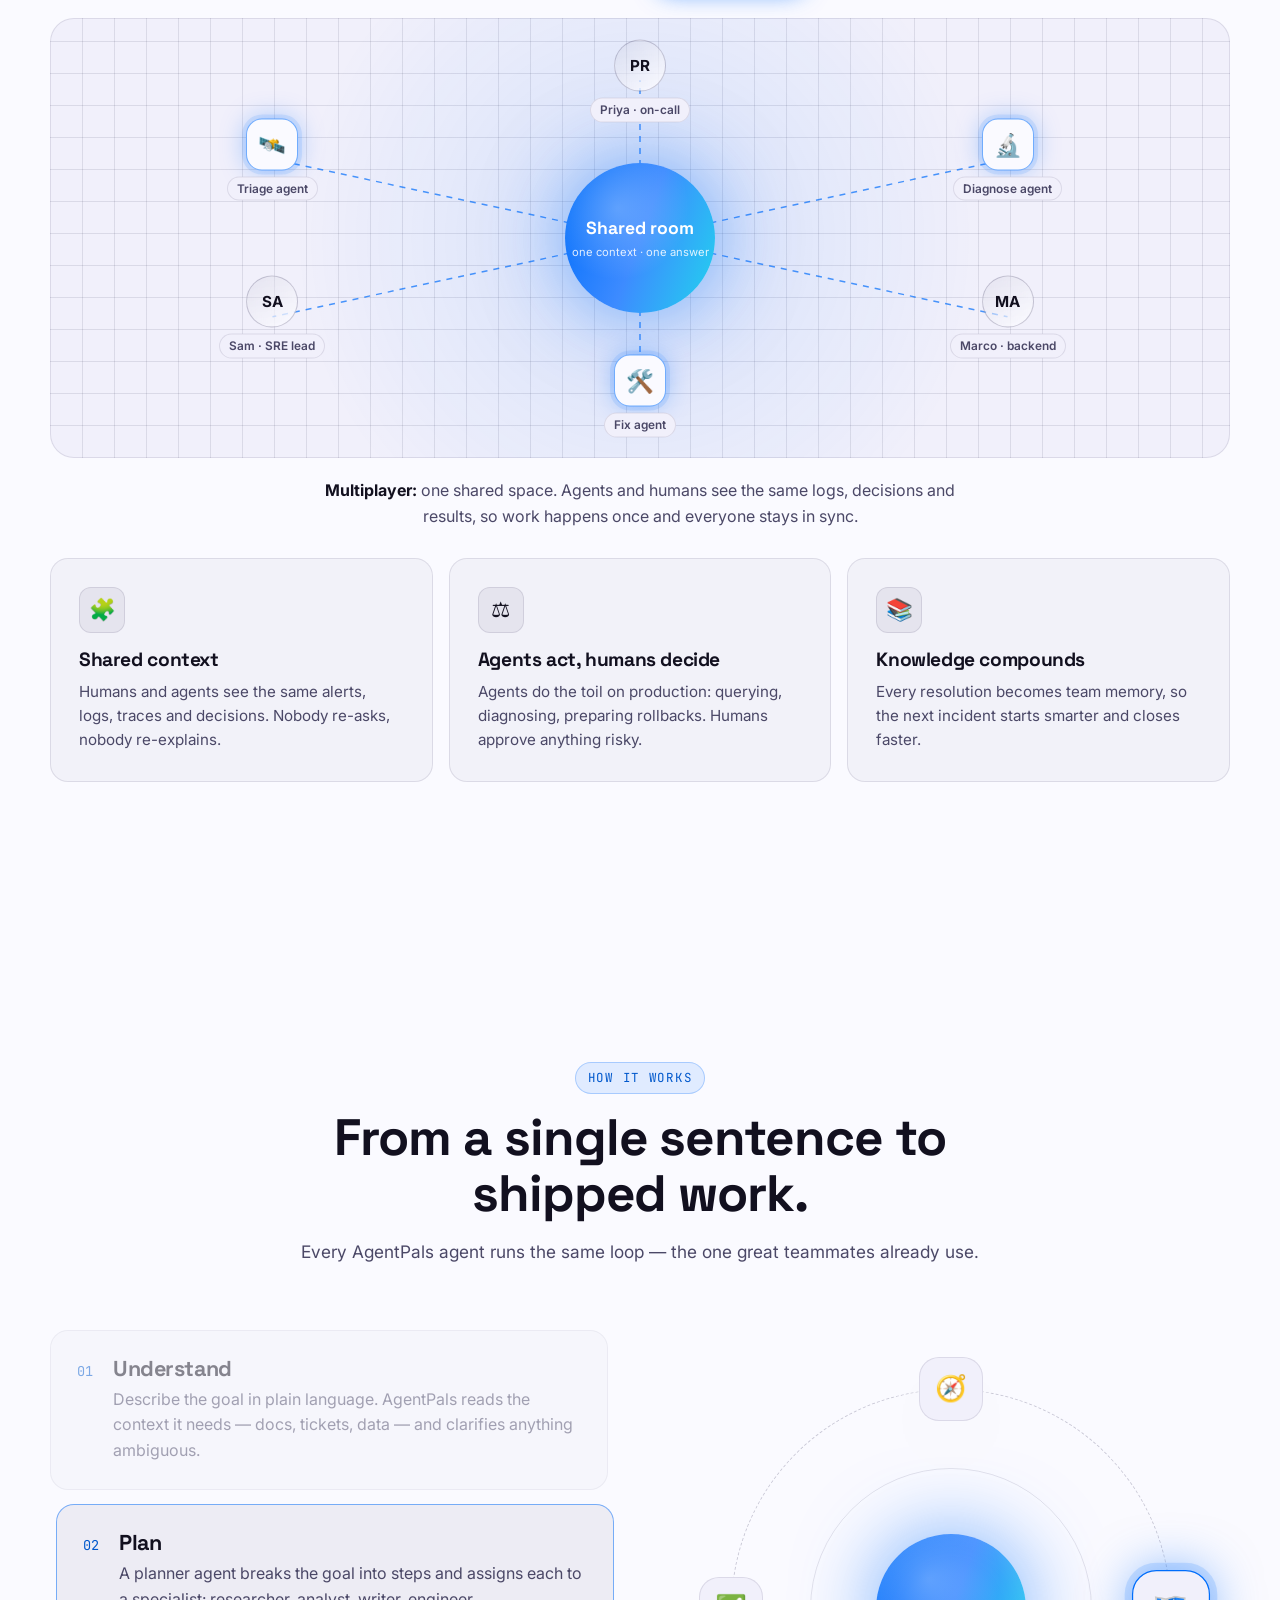
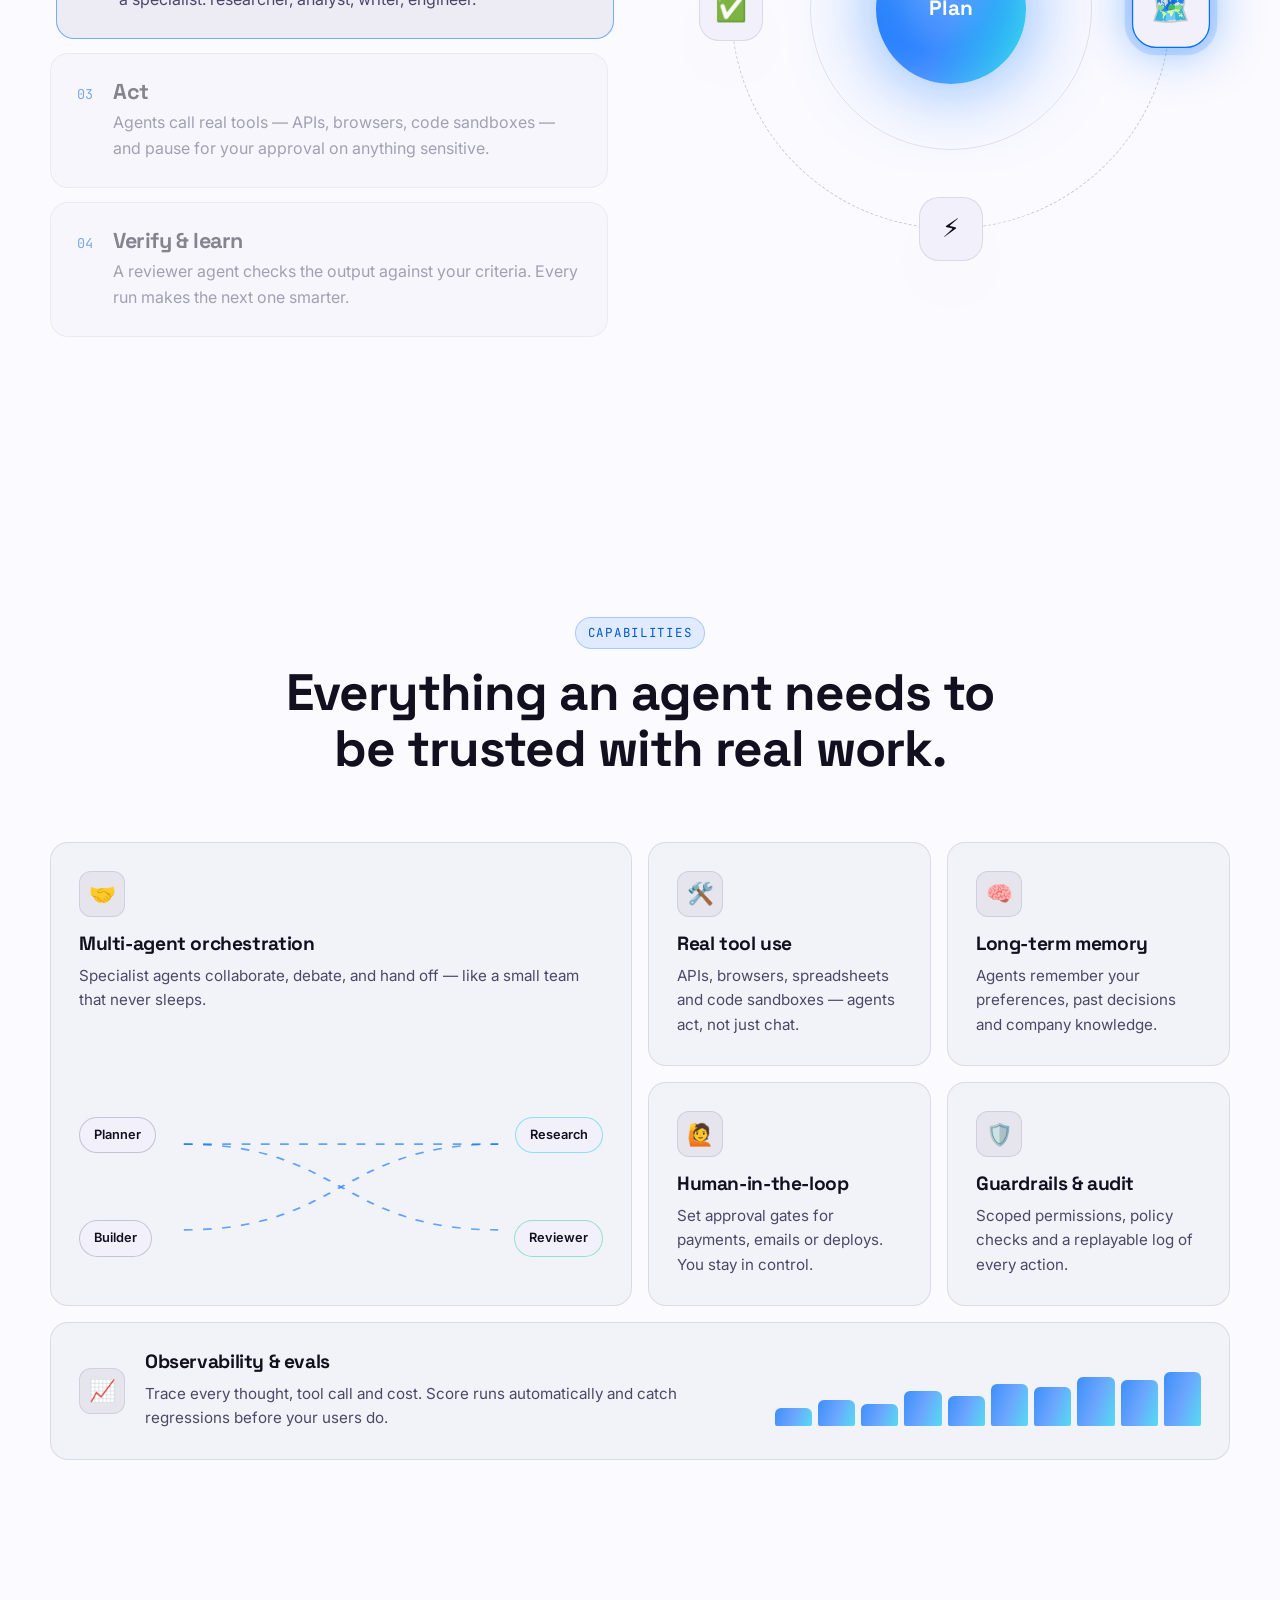
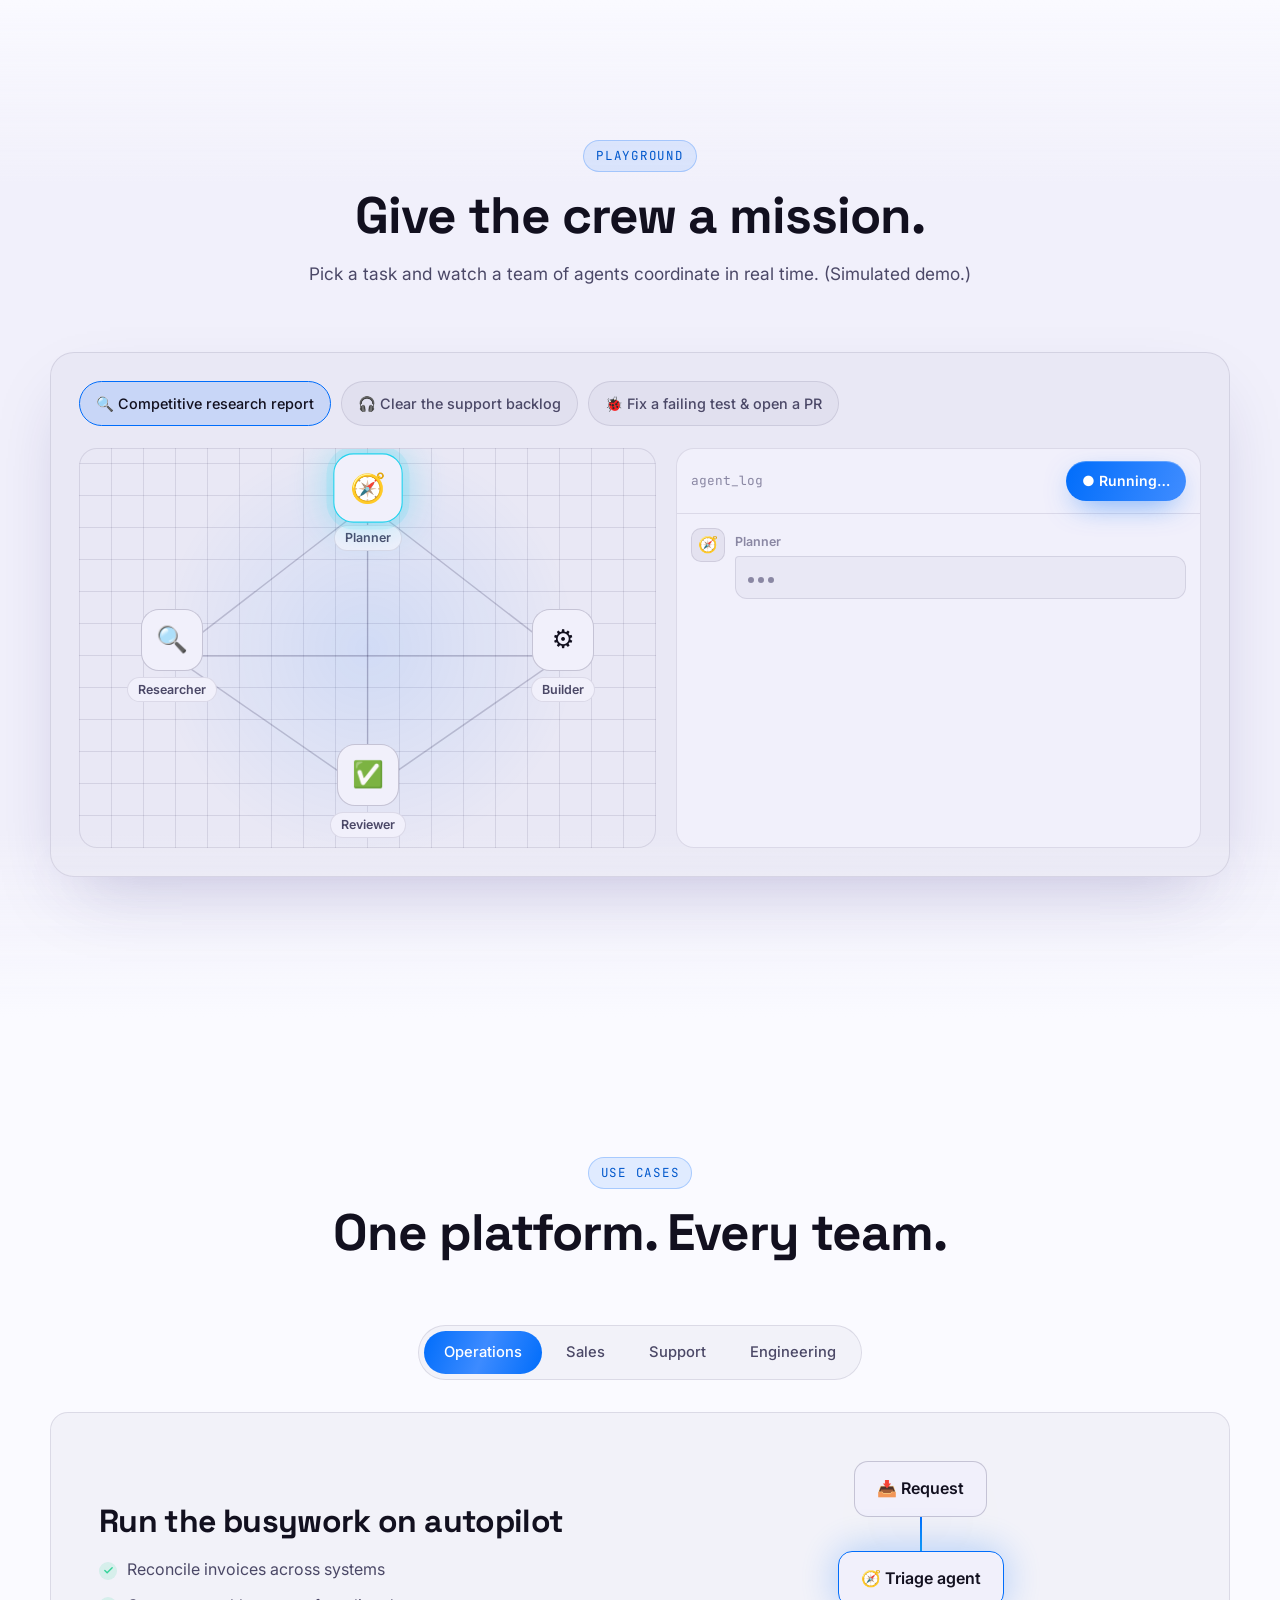
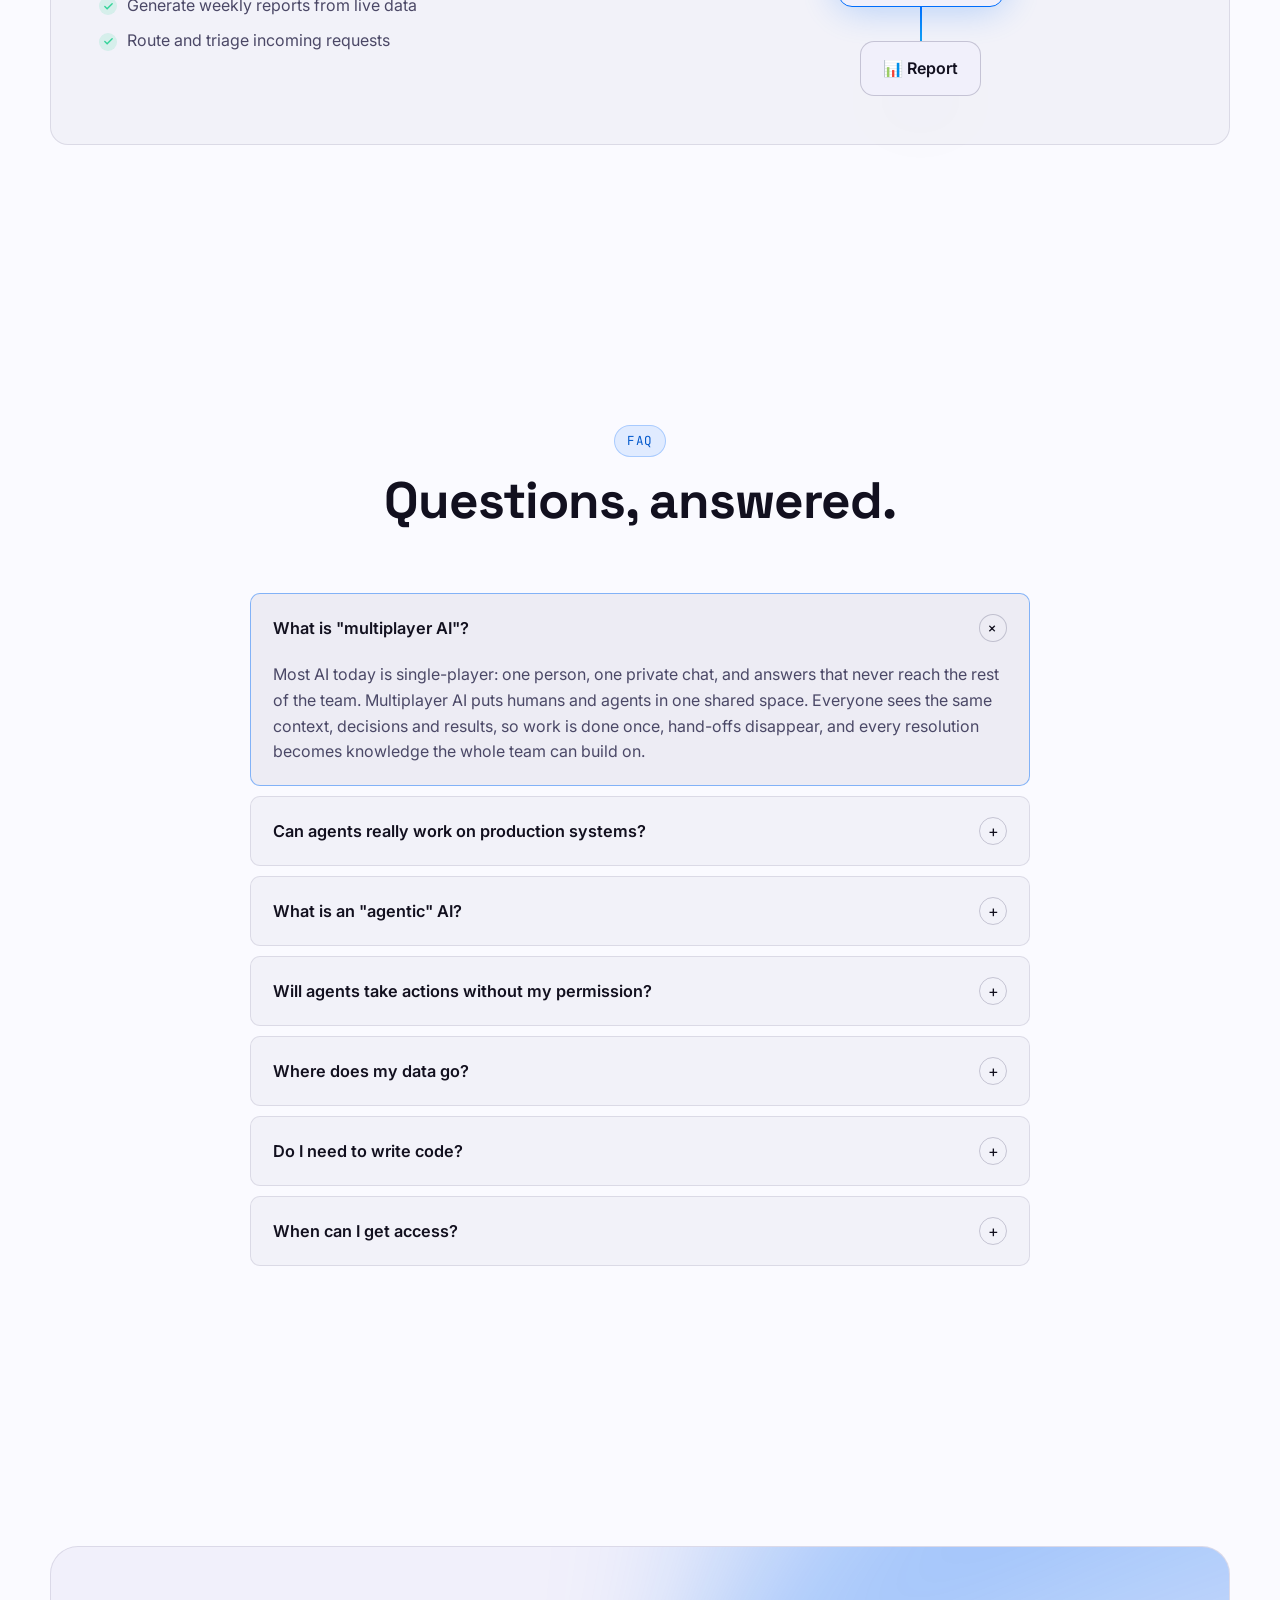
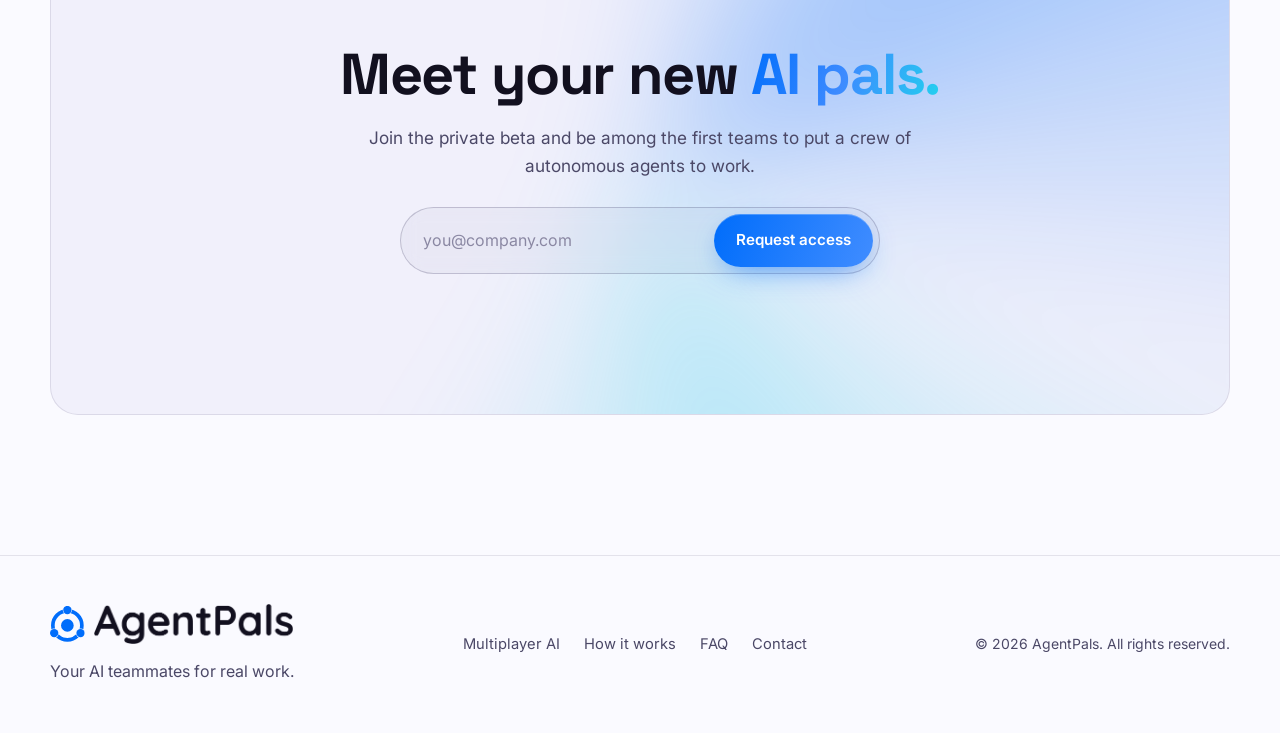
==== commit 3431b431: "latest commit, Go Air" ====
--- a/index.html
+++ b/index.html
@@ -187,37 +187,6 @@
           </div>
         </div>
 
-        <!-- Live incident room -->
-        <div class="room reveal" id="room">
-          <div class="room__main">
-            <div class="room__head">
-              <div>
-                <span class="room__sev">SEV-2</span>
-                <strong class="mono">#inc-2417</strong>
-                <span class="muted room__title">checkout-api latency spike</span>
-              </div>
-              <div class="room__people" aria-label="Participants">
-                <span class="av av--human" title="Priya (human)">PR</span><span class="av av--human" title="Marco (human)">MA</span>
-                <span class="av av--agent" title="Triage agent">🛰️</span><span class="av av--agent" title="Diagnose agent">🔬</span><span class="av av--agent" title="Fix agent">🛠️</span>
-              </div>
-            </div>
-            <ul class="room__feed" id="roomFeed" aria-live="polite"></ul>
-          </div>
-
-          <aside class="room__side">
-            <div class="room__clock">
-              <span class="muted small">Time to resolve</span>
-              <span class="room__time mono" id="roomTime">00:00</span>
-              <span class="room__state" id="roomState"><span class="live"></span>Investigating</span>
-            </div>
-            <ol class="room__stages" id="roomStages">
-              <li>Detected</li><li>Triaged</li><li>Root cause found</li><li>Fix approved by a human</li><li>Deployed</li><li>Verified &amp; shared</li>
-            </ol>
-            <button class="btn btn--ghost btn--sm btn--block" id="roomReplay">↻ Replay incident</button>
-            <p class="muted small room__note">Illustrative simulation of a shared incident room.</p>
-          </aside>
-        </div>
-
         <!-- Principles -->
         <div class="mp__pillars">
           <article class="card reveal spotlight">
--- a/css/style.css
+++ b/css/style.css
@@ -437,58 +437,9 @@
 .mp__cap.is-on { display: block; }
 .mp__cap b { color: var(--text); }
 
-/* Incident room */
-.room { display: grid; grid-template-columns: 1fr 290px; border: 1px solid var(--border); border-radius: calc(var(--radius) + 6px); background: var(--surface); box-shadow: var(--shadow); overflow: hidden; }
-.room__main { display: flex; flex-direction: column; min-width: 0; }
-.room__head { display: flex; flex-wrap: wrap; justify-content: space-between; align-items: center; gap: 12px; padding: 14px 18px; border-bottom: 1px solid var(--border); }
-.room__head > div:first-child { display: flex; align-items: center; gap: 10px; flex-wrap: wrap; }
-.room__sev { padding: 3px 9px; border-radius: 6px; font-size: .72rem; font-weight: 700; color: #fff; background: #ef4444; }
-.room__title { font-size: .92rem; }
-.room__people { display: flex; }
-.av { width: 32px; height: 32px; display: grid; place-items: center; margin-left: -6px; font-size: .72rem; font-weight: 700; border: 2px solid var(--bg-2); background: var(--surface-2); }
-.av--human { border-radius: 50%; }
-.av--agent { border-radius: 10px; font-size: .95rem; background: rgba(0, 109, 251, .18); }
-.room__feed { list-style: none; margin: 0; padding: 16px 18px; display: flex; flex-direction: column; gap: 12px; height: 460px; overflow-y: auto; scroll-behavior: smooth; }
-.rmsg { display: grid; grid-template-columns: 36px 1fr; gap: 12px; opacity: 0; animation: lineIn .4s var(--ease) forwards; }
-.rmsg__av { width: 36px; height: 36px; display: grid; place-items: center; font-size: .75rem; font-weight: 700; border: 1px solid var(--border-strong); background: var(--surface-2); }
-.rmsg--human .rmsg__av { border-radius: 50%; }
-.rmsg--agent .rmsg__av, .rmsg--system .rmsg__av { border-radius: 10px; font-size: 1rem; }
-.rmsg--agent .rmsg__av { border-color: rgba(0, 109, 251, .55); background: rgba(0, 109, 251, .12); }
-.rmsg__meta { display: flex; align-items: center; gap: 8px; font-size: .8rem; }
-.rmsg__meta b { font-weight: 600; }
-.badge { padding: 1px 7px; border-radius: 999px; font-size: .66rem; font-weight: 600; text-transform: uppercase; letter-spacing: .06em; }
-.badge--human { color: var(--text-2); background: var(--surface-2); border: 1px solid var(--border); }
-.badge--agent { color: var(--brand-text); background: rgba(0, 109, 251, .12); border: 1px solid rgba(0, 109, 251, .3); }
-.rmsg__meta time { margin-left: auto; font-family: var(--font-mono); font-size: .72rem; color: var(--text-3); }
-.rmsg__body { margin-top: 4px; padding: 10px 13px; border-radius: 4px 12px 12px 12px; font-size: .9rem; color: var(--text-2); background: var(--bg-2); border: 1px solid var(--border); }
-.rmsg--alert .rmsg__body { border-color: rgba(239, 68, 68, .5); background: rgba(239, 68, 68, .08); color: var(--text); }
-.rmsg--ask .rmsg__body { border-color: rgba(251, 191, 36, .5); }
-.rmsg--approve .rmsg__body { border-color: rgba(52, 211, 153, .5); color: var(--text); }
-.rmsg--done .rmsg__body { border-color: rgba(52, 211, 153, .5); background: rgba(52, 211, 153, .08); color: var(--text); }
-
-.room__side { display: flex; flex-direction: column; gap: 18px; padding: 18px; border-left: 1px solid var(--border); background: var(--bg-2); }
-.room__clock { display: grid; gap: 4px; padding: 16px; border-radius: var(--radius-sm); border: 1px solid var(--border); background: var(--surface); }
-.room__time { font-size: 2.6rem; font-weight: 500; color: var(--text); letter-spacing: -.02em; line-height: 1.1; }
-.room__state { display: inline-flex; align-items: center; gap: 7px; font-size: .82rem; font-weight: 600; color: #fbbf24; }
-.room__state .live { background: currentColor; }
-.room__state.is-done { color: #34d399; }
-.room__state.is-done .live { animation: none; }
-[data-theme="light"] .room__state { color: #b45309; } [data-theme="light"] .room__state.is-done { color: #047857; }
-.room__stages { list-style: none; margin: 0; padding: 0; display: grid; gap: 4px; counter-reset: st; flex: 1; }
-.room__stages li { position: relative; padding: 8px 0 8px 32px; font-size: .88rem; color: var(--text-3); transition: color .3s; }
-.room__stages li::before { counter-increment: st; content: counter(st); position: absolute; left: 0; top: 50%; translate: 0 -50%; width: 22px; height: 22px; display: grid; place-items: center; border-radius: 50%; font-size: .7rem; border: 1px solid var(--border-strong); transition: all .3s; }
-.room__stages li.is-active { color: var(--text); }
-.room__stages li.is-active::before { border-color: var(--brand); box-shadow: 0 0 0 4px rgba(0, 109, 251, .18); }
-.room__stages li.is-done { color: var(--text); }
-.room__stages li.is-done::before { content: "✓"; color: #fff; background: #10b981; border-color: #10b981; }
-.room__note { text-align: center; margin-top: -8px; }
-
 .mp__pillars { display: grid; grid-template-columns: repeat(3, 1fr); gap: 16px; margin-top: 16px; }
 
 @media (max-width: 960px) {
-  .room { grid-template-columns: 1fr; }
-  .room__side { border-left: 0; border-top: 1px solid var(--border); display: grid; grid-template-columns: 1fr 1fr; align-items: start; }
-  .room__side .btn, .room__note { grid-column: 1 / -1; }
   .mp__pillars { grid-template-columns: 1fr; }
 }
 @media (max-width: 560px) {
@@ -500,8 +451,6 @@
   .mp__hub strong { font-size: .92rem; }
   .q { font-size: .66rem; padding: 4px 7px; top: 92%; white-space: normal; width: 28%; text-align: center; }
   .seg button { padding: 9px 13px; font-size: .82rem; }
-  .room__side { grid-template-columns: 1fr; }
-  .room__feed { height: 420px; }
 }
 
 /* ---------- FAQ ---------- */
